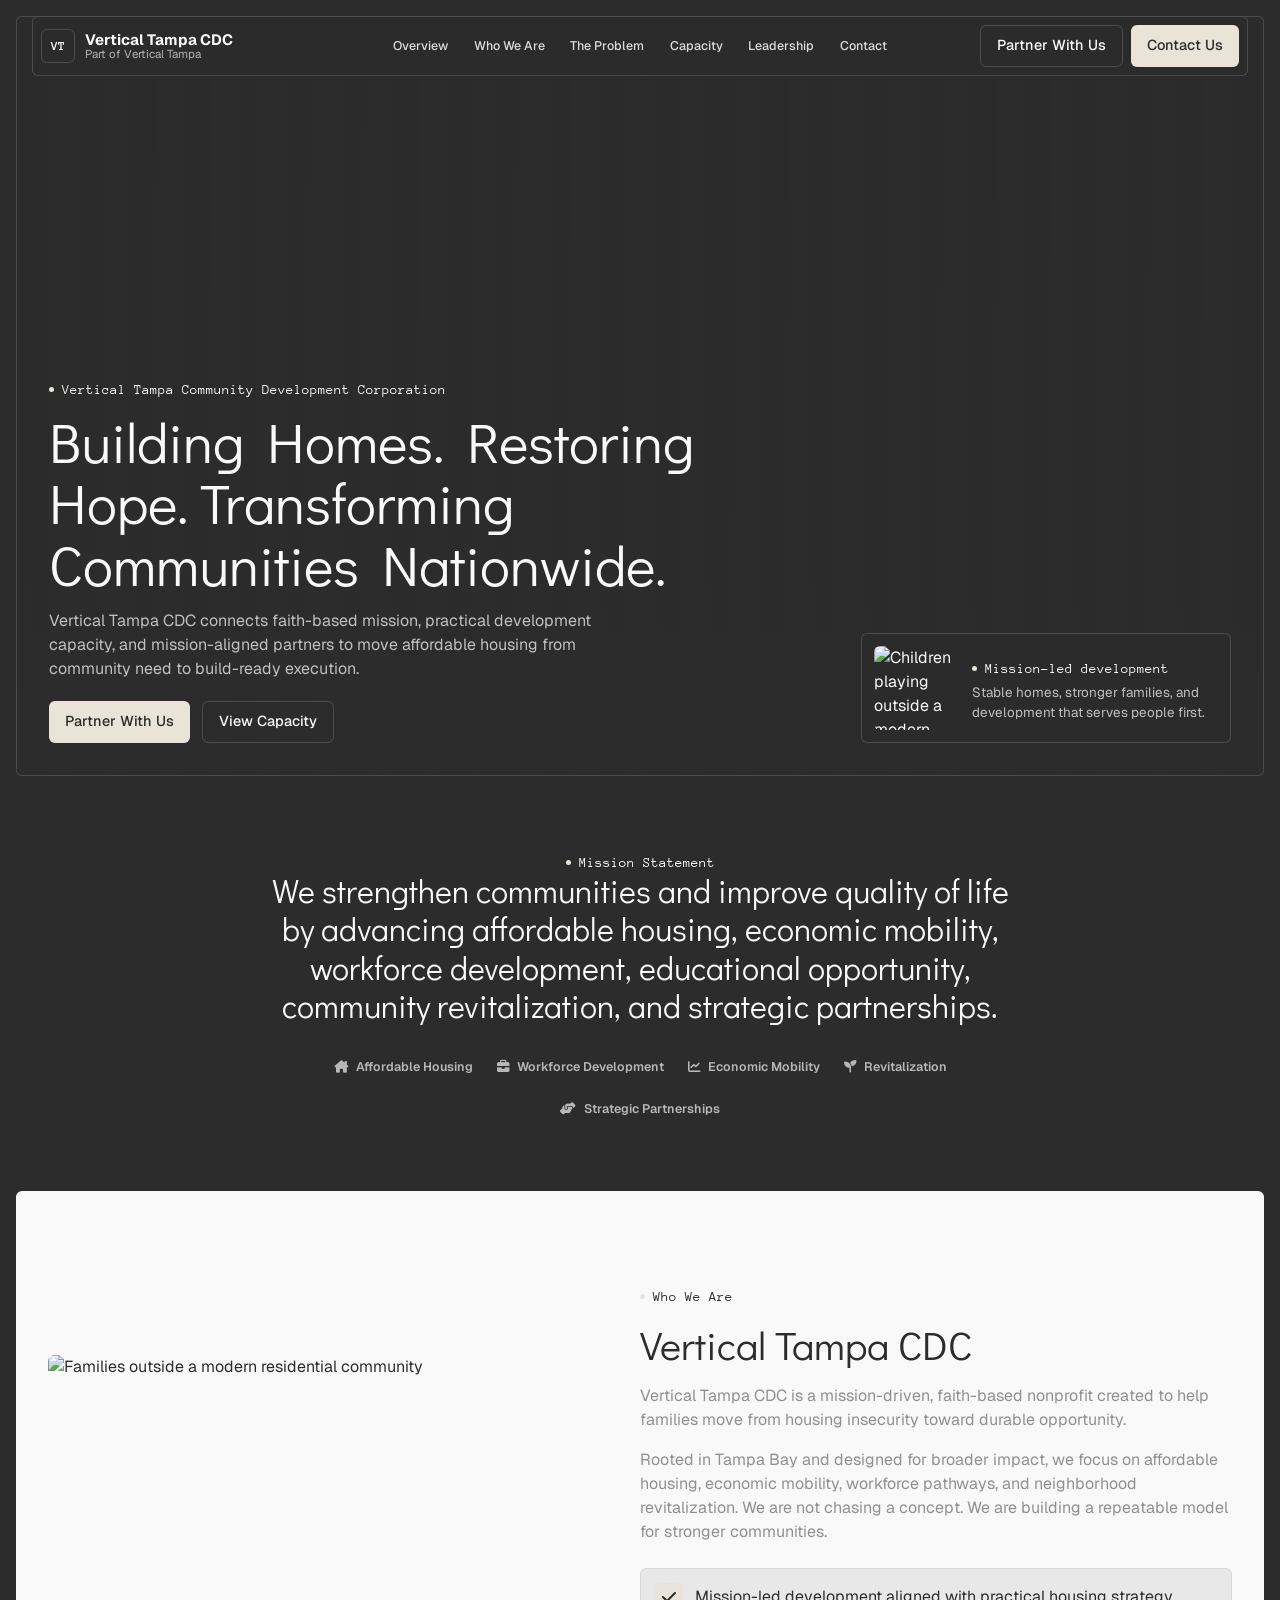
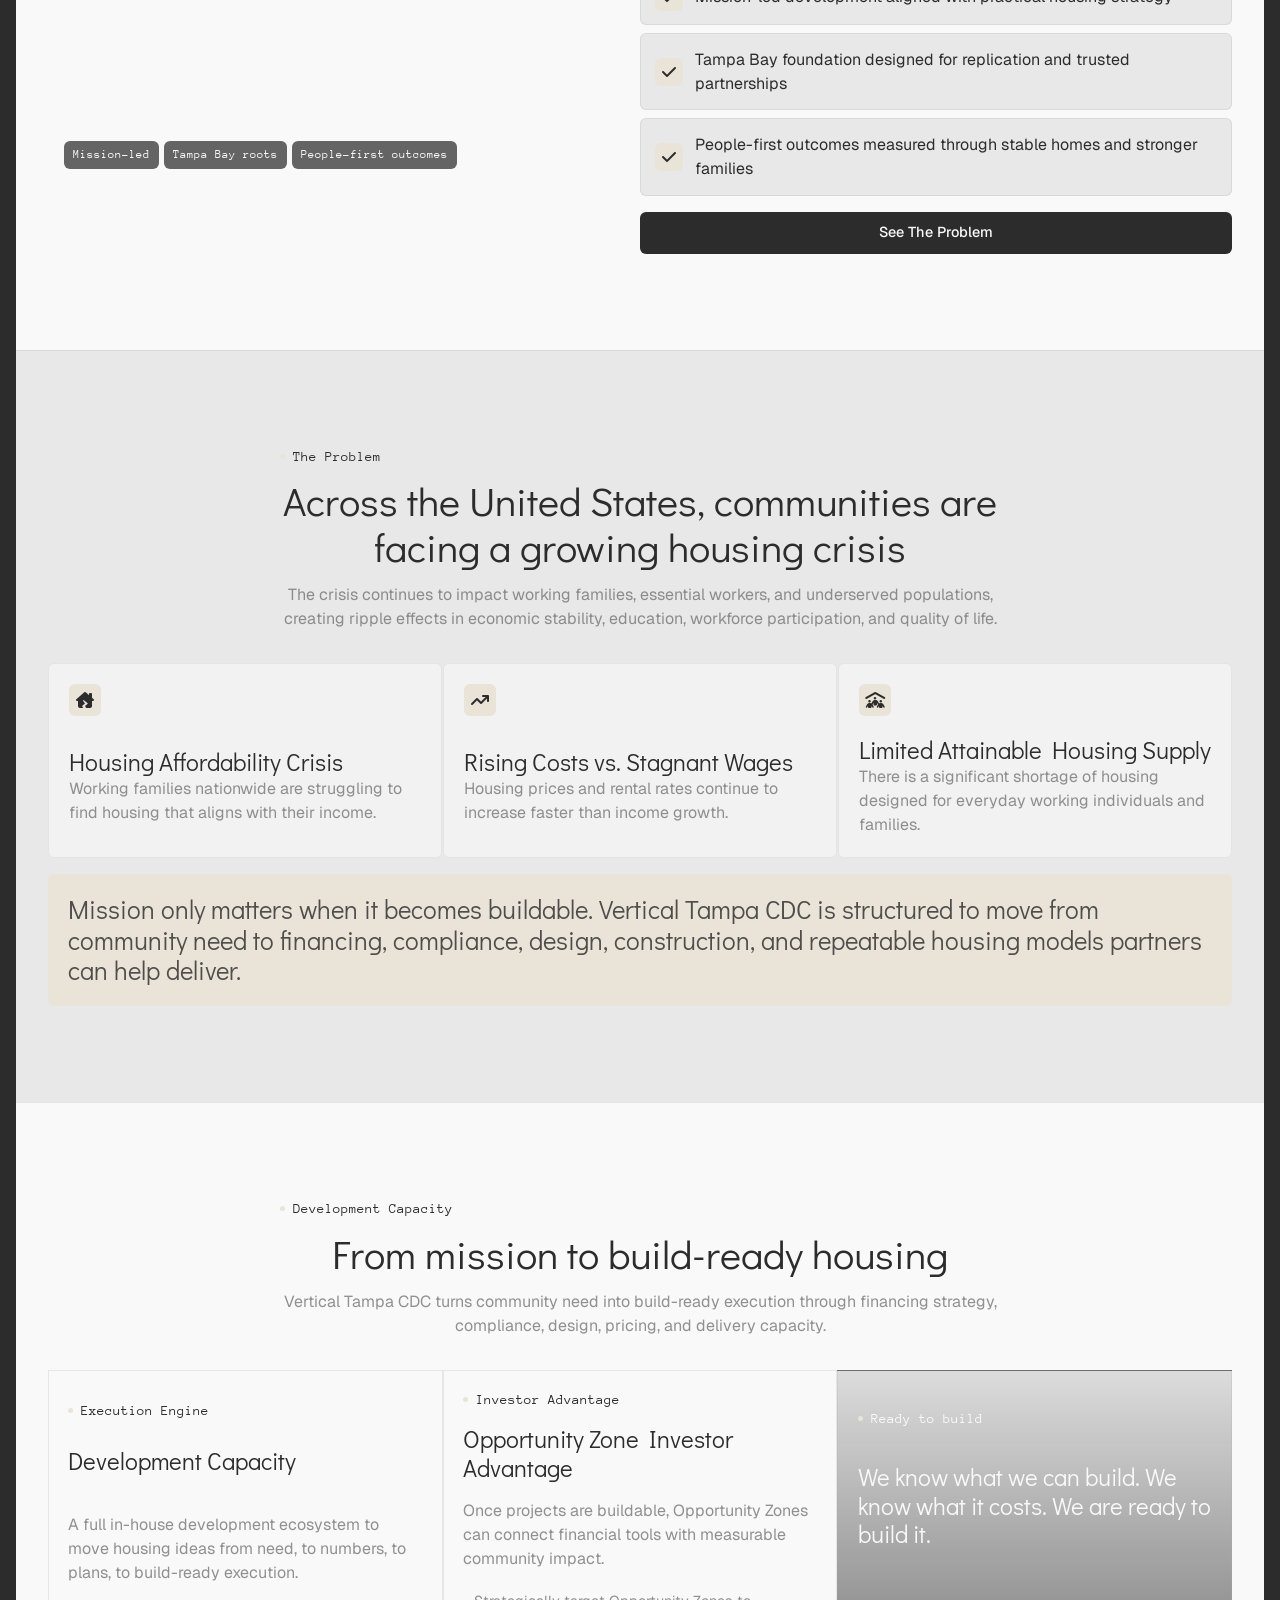
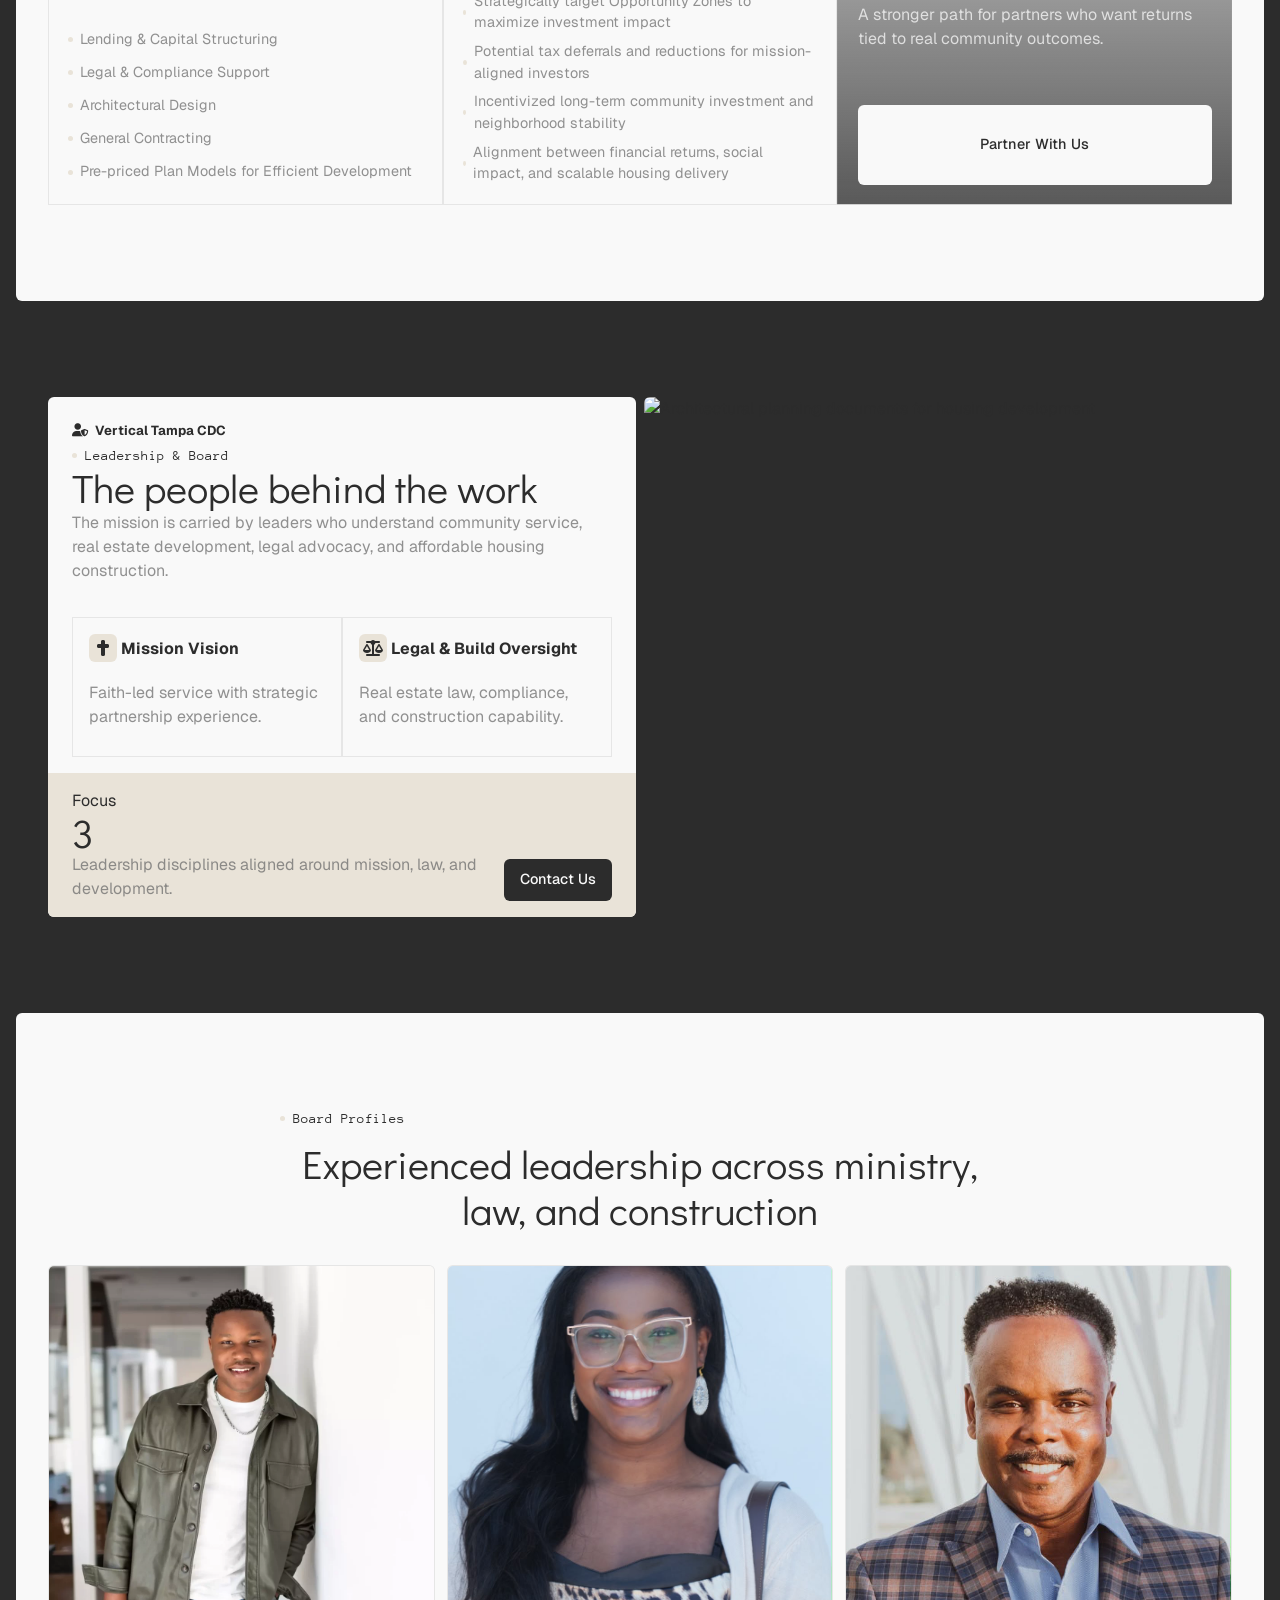
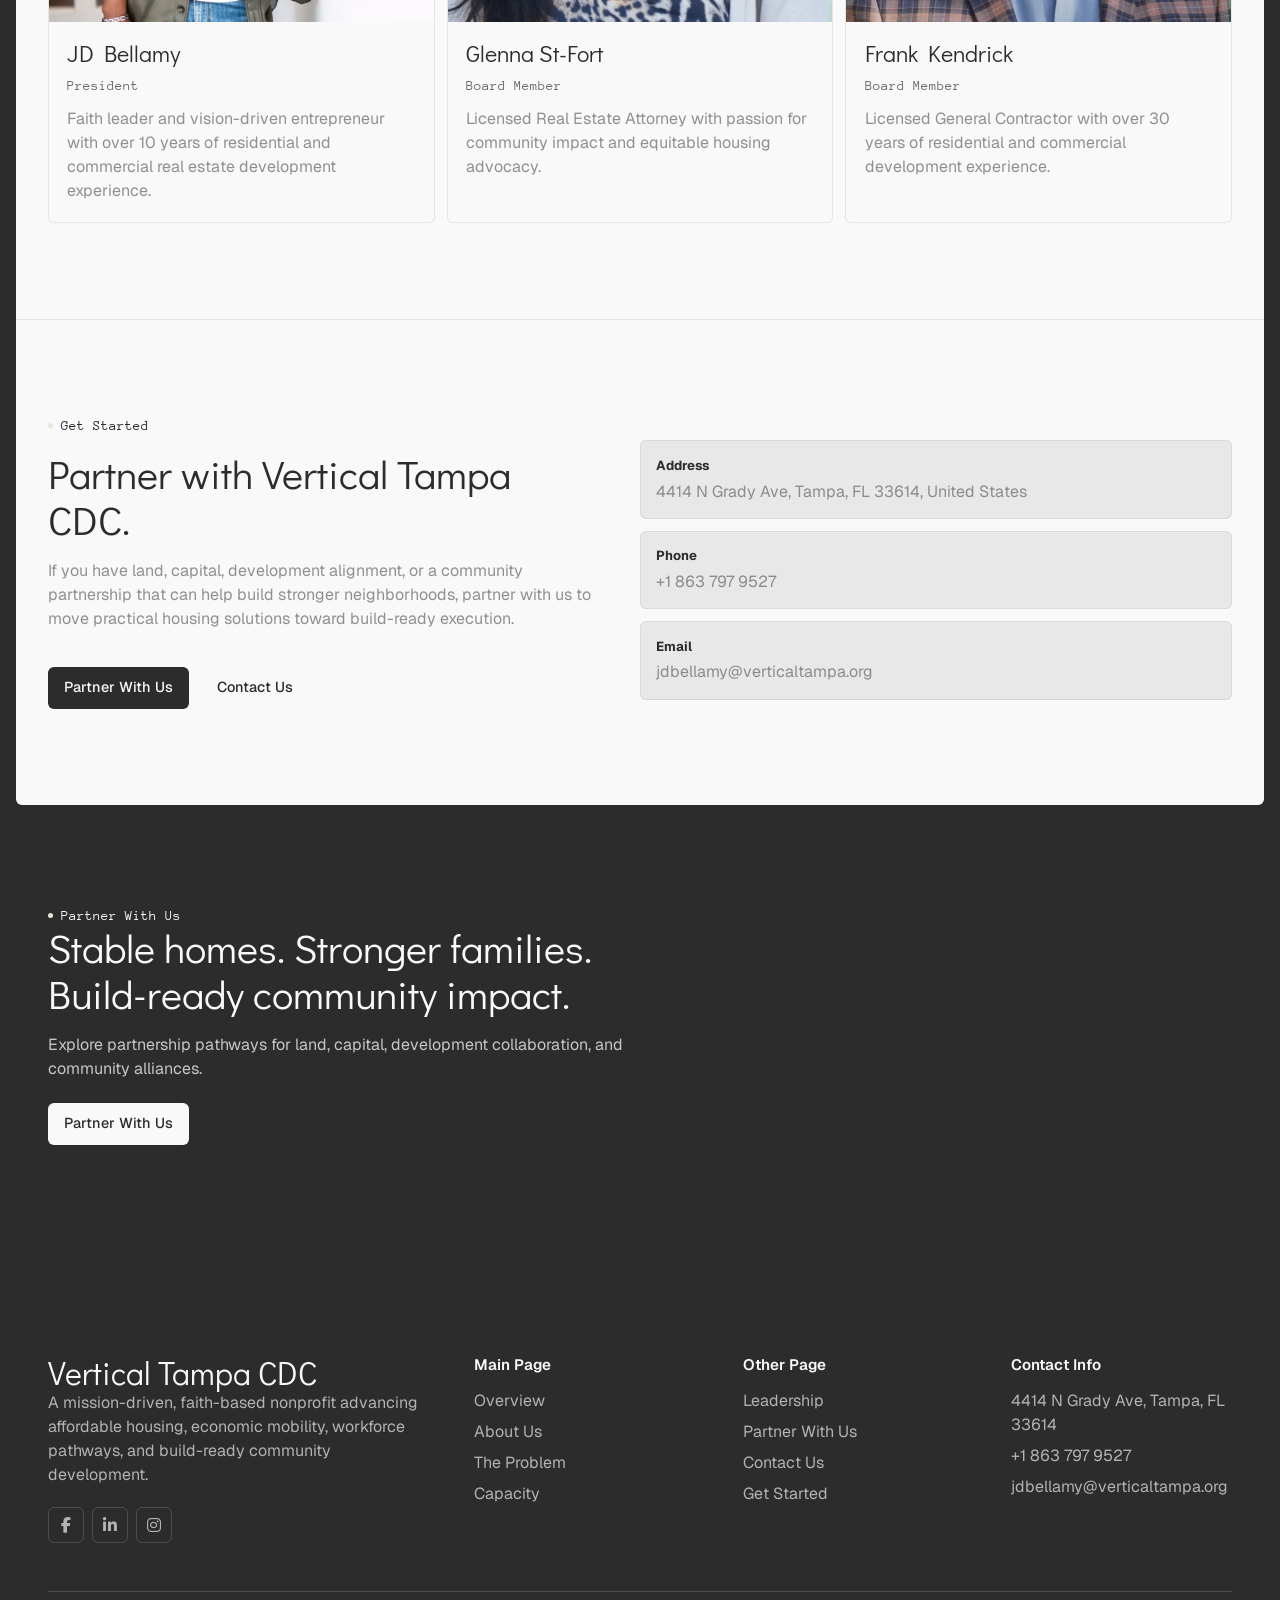
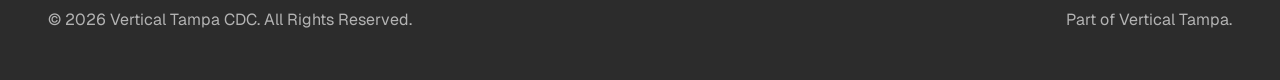
==== hehe.html @ 3a588533 "test" ====
<!doctype html>
<html lang="en">
  <head>
    <meta charset="UTF-8" />
    <meta name="viewport" content="width=device-width, initial-scale=1.0" />
    <title>Vertical Tampa CDC | Building Stronger Communities</title>
    <meta
      name="description"
      content="Vertical Tampa CDC connects faith-based mission, development capacity, and mission-aligned partners to advance affordable housing and stronger communities."
    />

    <link rel="preconnect" href="https://fonts.googleapis.com" />
    <link rel="preconnect" href="https://fonts.gstatic.com" crossorigin />
    <link
      href="https://fonts.googleapis.com/css2?family=Anonymous+Pro:wght@400;700&family=Didact+Gothic&family=Geist:wght@300;400;500;600;700;800&display=swap"
      rel="stylesheet"
    />
    <link
      rel="stylesheet"
      href="https://cdnjs.cloudflare.com/ajax/libs/font-awesome/6.5.2/css/all.min.css"
    />

    <style>
      :root {
        --charcoal: #2c2c2c;
        --medium-gray: #6b6b6b;
        --off-white: #f9f9f9;
        --light-gray: #e8e8e8;
        --warm-beige: #e9e3d8;
        --stone-gray: #a8a8a8;
        --black: var(--charcoal);
        --black-soft: var(--medium-gray);
        --white: var(--off-white);
        --cream: var(--off-white);
        --cream-2: var(--light-gray);
        --muted: rgba(107, 107, 107, 0.74);
        --muted-light: rgba(249, 249, 249, 0.66);
        --line: rgba(168, 168, 168, 0.24);
        --line-light: rgba(249, 249, 249, 0.16);
        --accent: var(--warm-beige);
        --secondary: var(--light-gray);
        --brown: var(--stone-gray);
        --body: "Geist", Arial, sans-serif;
        --heading: "Didact Gothic", Arial, sans-serif;
        --badge: "Anonymous Pro", monospace;
        --radius: 6px;
        --side: 2rem;
        --container: 1200px;
      }

      * {
        box-sizing: border-box;
        margin: 0;
        padding: 0;
      }

      html {
        scroll-behavior: smooth;
        scroll-padding-top: 90px;
      }

      body {
        background: var(--black);
        color: var(--black);
        font-family: var(--body);
        font-size: 1rem;
        font-feature-settings: "dlig" on;
        font-variant-numeric: ordinal;
        letter-spacing: 0;
        line-height: 1.5;
        min-height: 100%;
        overflow-x: hidden;
        -webkit-font-smoothing: antialiased;
      }

      body,
      .page {
        max-width: 100%;
        overflow-x: hidden;
      }

      body.menu-open {
        overflow: hidden;
      }

      img {
        display: block;
        max-width: 100%;
      }

      a {
        color: inherit;
        text-decoration: none;
      }

      button,
      input,
      select,
      textarea {
        font: inherit;
      }

      button,
      a {
        -webkit-tap-highlight-color: transparent;
      }

      ::selection {
        background: var(--accent);
        color: var(--black);
      }

      .skip-link {
        background: var(--accent);
        border-radius: var(--radius);
        color: var(--black);
        font-weight: 700;
        left: 1rem;
        padding: 0.75rem 1rem;
        position: fixed;
        top: -5rem;
        z-index: 1000;
      }

      .skip-link:focus {
        top: 1rem;
      }

      .page {
        background: var(--black);
        margin: 0 auto;
        max-width: 1460px;
        padding: 1rem;
        width: 100%;
      }

      .site-header {
        left: 50%;
        padding: 1rem var(--side) 0;
        position: fixed;
        top: 0;
        transform: translateX(-50%);
        width: min(100%, 1460px);
        z-index: 50;
      }

      .nav-shell {
        align-items: center;
        background: rgba(44, 44, 44, 0.92);
        border: 1px solid var(--line-light);
        border-radius: var(--radius);
        color: var(--white);
        display: grid;
        gap: 1rem;
        grid-template-columns: 1fr auto 1fr;
        min-height: 58px;
        padding: 0.5rem;
        backdrop-filter: blur(16px);
      }

      .brand {
        align-items: center;
        display: inline-flex;
        gap: 0.6rem;
        justify-self: start;
        min-width: 0;
      }

      .brand-mark {
        align-items: center;
        border: 1px solid var(--line-light);
        border-radius: var(--radius);
        display: inline-grid;
        font-family: var(--badge);
        font-size: 0.8rem;
        font-weight: 700;
        height: 34px;
        justify-content: center;
        line-height: 1;
        width: 34px;
      }

      .brand-copy {
        display: grid;
        gap: 0.08rem;
      }

      .brand-title {
        font-size: 0.94rem;
        font-weight: 700;
        line-height: 1;
      }

      .brand-subtitle {
        color: var(--muted-light);
        font-size: 0.72rem;
        line-height: 1.1;
      }

      .site-nav {
        align-items: center;
        display: flex;
        gap: 1.6rem;
        justify-content: center;
      }

      .site-nav a {
        color: rgba(249, 249, 249, 0.86);
        font-size: 0.78rem;
        font-weight: 500;
        line-height: 1;
        transition: color 180ms ease;
      }

      .site-nav a:hover,
      .site-nav a:focus-visible {
        color: var(--accent);
      }

      .nav-actions {
        align-items: center;
        display: flex;
        gap: 0.5rem;
        justify-self: end;
      }

      .button {
        align-items: center;
        border: 0;
        border-radius: var(--radius);
        cursor: pointer;
        display: inline-flex;
        font-size: 0.9rem;
        font-weight: 500;
        gap: 0.55rem;
        justify-content: center;
        line-height: 1.5;
        min-height: 42px;
        padding: 0 1rem;
        transition:
          background-color 180ms ease,
          color 180ms ease,
          transform 180ms ease,
          border-color 180ms ease;
        white-space: nowrap;
      }

      .button:hover,
      .button:focus-visible {
        transform: translateY(-2px);
      }

      .button-primary {
        background: var(--accent);
        color: var(--black);
      }

      .button-primary:hover {
        background: var(--white);
      }

      .button-secondary {
        background: transparent;
        border: 1px solid var(--line-light);
        color: var(--white);
      }

      .button-secondary:hover {
        background: var(--white);
        color: var(--black);
      }

      .button-dark {
        background: var(--black);
        color: var(--white);
      }

      .button-dark:hover {
        background: var(--accent);
        color: var(--black);
      }

      .button-light {
        background: var(--white);
        color: var(--black);
      }

      .button-light:hover {
        background: var(--accent);
      }

      .icon-dot {
        align-items: center;
        background: currentColor;
        border-radius: 50%;
        color: inherit;
        display: inline-flex;
        height: 5px;
        justify-content: center;
        width: 5px;
      }

      .menu-toggle {
        display: none;
      }

      .hero {
        background:
          linear-gradient(90deg, rgba(44, 44, 44, 0.72), rgba(44, 44, 44, 0.18)),
          url("https://images.unsplash.com/photo-1570129477492-45c003edd2be?auto=format&fit=crop&w=1800&q=85")
            center / cover;
        border: 1px solid var(--line-light);
        border-radius: var(--radius);
        color: var(--white);
        display: grid;
        min-height: 760px;
        overflow: hidden;
        padding: 7rem var(--side) 2rem;
        position: relative;
      }

      .hero::after {
        background: linear-gradient(to top, rgba(44, 44, 44, 0.68), rgba(44, 44, 44, 0));
        content: "";
        inset: 0;
        pointer-events: none;
        position: absolute;
      }

      .hero-content {
        align-self: end;
        max-width: 690px;
        position: relative;
        z-index: 1;
      }

      .brand,
      .brand-copy,
      .hero-content,
      .hero-card,
      .intro-inner,
      .section-inner,
      .copy-stack,
      .section-head,
      .case-copy,
      .footer-grid > * {
        min-width: 0;
      }

      .badge {
        align-items: center;
        color: inherit;
        display: inline-flex;
        font-family: var(--badge);
        font-size: 0.85rem;
        gap: 0.5rem;
        line-height: 1.4;
      }

      .badge::before {
        background: var(--accent);
        border-radius: 50%;
        content: "";
        height: 5px;
        width: 5px;
      }

      .badge.dark {
        color: var(--black);
      }

      h1,
      h2,
      h3,
      h4 {
        font-family: var(--heading);
        font-weight: 400;
        letter-spacing: 0;
      }

      h1,
      h2,
      h3,
      h4,
      p,
      a,
      button {
        overflow-wrap: break-word;
      }

      h1 {
        font-size: 3.5rem;
        line-height: 1.1;
        margin-top: 0.7rem;
      }

      h2 {
        font-size: 2.5rem;
        line-height: 1.15;
      }

      h3 {
        font-size: 2rem;
        line-height: 1.2;
      }

      h4 {
        font-size: 1.5rem;
        line-height: 1.3;
      }

      p {
        color: var(--muted);
      }

      .hero p {
        color: rgba(249, 249, 249, 0.72);
        margin-top: 0.85rem;
        max-width: 560px;
      }

      .hero-actions {
        align-items: center;
        display: flex;
        flex-wrap: wrap;
        gap: 0.75rem;
        margin-top: 1.25rem;
      }

      .hero-card {
        align-items: center;
        background: rgba(44, 44, 44, 0.78);
        border: 1px solid var(--line-light);
        border-radius: var(--radius);
        bottom: 2rem;
        display: grid;
        gap: 0.9rem;
        grid-template-columns: 84px 1fr;
        max-width: 370px;
        padding: 0.75rem;
        position: absolute;
        right: var(--side);
        z-index: 1;
        backdrop-filter: blur(14px);
      }

      .hero-card img {
        aspect-ratio: 1;
        border-radius: var(--radius);
        height: 84px;
        object-fit: cover;
        width: 84px;
      }

      .hero-card p {
        color: rgba(249, 249, 249, 0.72);
        font-size: 0.84rem;
        margin: 0.25rem 0 0;
      }

      .intro {
        color: var(--white);
        padding: 4.5rem var(--side);
        text-align: center;
      }

      .intro-inner {
        margin: 0 auto;
        max-width: 760px;
      }

      .intro h2 {
        font-size: 2rem;
        line-height: 1.2;
      }

      .reviews {
        align-items: center;
        display: flex;
        flex-wrap: wrap;
        gap: 0.5rem 0.7rem;
        justify-content: center;
        margin-top: 1.1rem;
      }

      .avatars {
        display: flex;
      }

      .avatars img {
        border: 2px solid var(--black);
        border-radius: 50%;
        height: 28px;
        margin-left: -8px;
        object-fit: cover;
        width: 28px;
      }

      .avatars img:first-child {
        margin-left: 0;
      }

      .stars {
        color: var(--accent);
        display: flex;
        font-size: 0.75rem;
        gap: 0.12rem;
      }

      .reviews span {
        color: rgba(249, 249, 249, 0.75);
        font-size: 0.82rem;
      }

      .logo-strip {
        align-items: center;
        display: flex;
        flex-wrap: wrap;
        gap: 1.5rem;
        justify-content: center;
        margin: 2rem auto 0;
        max-width: 850px;
      }

      .logo-strip span {
        align-items: center;
        color: rgba(249, 249, 249, 0.68);
        display: inline-flex;
        font-size: 0.78rem;
        font-weight: 600;
        gap: 0.5rem;
      }

      .surface {
        background: var(--cream);
        border-radius: var(--radius);
        overflow: hidden;
      }

      .section {
        padding: 6rem var(--side);
      }

      .section + .section {
        border-top: 1px solid var(--line);
      }

      .section-inner {
        margin: 0 auto;
        max-width: var(--container);
      }

      .section-head {
        display: grid;
        gap: 0.8rem;
        margin-bottom: 2rem;
        max-width: 720px;
      }

      .section-head.center {
        margin-left: auto;
        margin-right: auto;
        text-align: center;
      }

      .split {
        align-items: center;
        display: grid;
        gap: 3rem;
        grid-template-columns: 0.92fr 1fr;
      }

      .media-card {
        border-radius: var(--radius);
        min-height: 430px;
        overflow: hidden;
        position: relative;
      }

      .media-card img {
        height: 100%;
        object-fit: cover;
        position: absolute;
        width: 100%;
      }

      .media-tags {
        bottom: 1rem;
        display: flex;
        flex-wrap: wrap;
        gap: 0.35rem;
        left: 1rem;
        position: absolute;
        right: 1rem;
        z-index: 1;
      }

      .tag {
        background: rgba(44, 44, 44, 0.72);
        border-radius: var(--radius);
        color: var(--white);
        font-family: var(--badge);
        font-size: 0.78rem;
        line-height: 1.4;
        padding: 0.35rem 0.55rem;
      }

      .copy-stack {
        display: grid;
        gap: 1rem;
      }

      .check-list {
        display: grid;
        gap: 0.5rem;
        margin-top: 0.5rem;
      }

      .check-item {
        align-items: center;
        background: var(--cream-2);
        border: 1px solid var(--line);
        border-radius: var(--radius);
        display: flex;
        gap: 0.75rem;
        padding: 0.85rem;
      }

      .check-item i {
        align-items: center;
        background: var(--accent);
        border-radius: var(--radius);
        color: var(--black);
        display: inline-grid;
        flex: 0 0 auto;
        height: 28px;
        justify-content: center;
        width: 28px;
      }

      .metrics-band {
        background: var(--secondary);
      }

      .metrics-grid {
        display: grid;
        gap: 1px;
        grid-template-columns: repeat(3, 1fr);
      }

      .metric-card {
        background: rgba(249, 249, 249, 0.62);
        border: 1px solid rgba(168, 168, 168, 0.18);
        border-radius: var(--radius);
        display: grid;
        gap: 1.1rem;
        min-height: 170px;
        padding: 1.25rem;
      }

      .metric-card i {
        align-items: center;
        background: var(--accent);
        border-radius: var(--radius);
        display: inline-grid;
        height: 32px;
        justify-content: center;
        width: 32px;
      }

      .metric-number {
        display: block;
        font-family: var(--heading);
        font-size: 2rem;
        line-height: 1;
      }

      .service-grid {
        display: grid;
        grid-template-columns: repeat(4, 1fr);
      }

      .service-card {
        background: var(--white);
        border: 1px solid var(--line);
        display: grid;
        gap: 1rem;
        min-height: 330px;
        padding: 1.2rem;
      }

      .service-card h3 {
        font-size: 1.5rem;
      }

      .service-card ul {
        color: var(--muted);
        display: grid;
        font-size: 0.9rem;
        gap: 0.45rem;
        list-style: none;
        margin-top: 0.25rem;
      }

      .service-card li {
        align-items: center;
        display: flex;
        gap: 0.45rem;
      }

      .service-card li::before {
        background: var(--accent);
        border-radius: 50%;
        content: "";
        height: 5px;
        width: 5px;
      }

      .service-image {
        background:
          linear-gradient(to top, rgba(44, 44, 44, 0.78), rgba(44, 44, 44, 0.14)),
          url("https://images.unsplash.com/photo-1521791136064-7986c2920216?auto=format&fit=crop&w=900&q=85")
            center / cover;
        color: var(--white);
      }

      .service-image p {
        color: rgba(249, 249, 249, 0.76);
      }

      .problem-grid {
        grid-template-columns: repeat(3, 1fr);
      }

      .capacity-grid {
        grid-template-columns: repeat(3, 1fr);
      }

      .capacity-grid .service-card {
        min-height: 420px;
      }

      .section-note {
        background: var(--accent);
        border-radius: var(--radius);
        color: var(--black);
        margin-top: 1rem;
        padding: 1.25rem;
      }

      .section-note p {
        color: rgba(44, 44, 44, 0.82);
        font-family: var(--heading);
        font-size: clamp(1.25rem, 2vw, 1.7rem);
        line-height: 1.2;
      }

      .leader-grid {
        display: grid;
        gap: 0.75rem;
        grid-template-columns: repeat(3, 1fr);
      }

      .leader-card {
        background: var(--white);
        border: 1px solid var(--line);
        border-radius: var(--radius);
        overflow: hidden;
      }

      .leader-card img {
        aspect-ratio: 1.08 / 1;
        object-fit: cover;
        width: 100%;
      }

      .leader-body {
        display: grid;
        gap: 0.65rem;
        padding: 1.15rem;
      }

      .leader-body strong {
        font-family: var(--heading);
        font-size: 1.45rem;
        font-weight: 400;
        line-height: 1.1;
      }

      .leader-role {
        color: var(--medium-gray);
        font-family: var(--badge);
        font-size: 0.85rem;
      }

      .contact-list {
        display: grid;
        gap: 0.75rem;
        margin-top: 1rem;
      }

      .contact-line {
        background: var(--cream-2);
        border: 1px solid var(--line);
        border-radius: var(--radius);
        padding: 0.9rem;
      }

      .contact-line strong {
        display: block;
        font-size: 0.82rem;
        margin-bottom: 0.25rem;
      }

      .case-band {
        background: var(--black);
        padding: 6rem var(--side);
      }

      .case-grid {
        display: grid;
        gap: 0.5rem;
        grid-template-columns: 1fr 1fr;
        margin: 0 auto;
        max-width: var(--container);
      }

      .case-copy,
      .case-photo {
        border-radius: var(--radius);
        min-height: 520px;
        overflow: hidden;
      }

      .case-copy {
        background: var(--cream);
        display: grid;
        grid-template-rows: auto 1fr auto;
        padding: 1.5rem;
      }

      .case-copy .brand-small {
        align-items: center;
        display: inline-flex;
        font-size: 0.82rem;
        font-weight: 700;
        gap: 0.45rem;
      }

      .case-items {
        align-self: end;
        display: grid;
        grid-template-columns: repeat(2, 1fr);
        margin-top: 2rem;
      }

      .case-item {
        background: var(--white);
        border: 1px solid var(--line);
        min-height: 140px;
        padding: 1rem;
      }

      .case-item i {
        align-items: center;
        background: var(--accent);
        border-radius: var(--radius);
        display: inline-grid;
        height: 28px;
        justify-content: center;
        margin-bottom: 1.2rem;
        width: 28px;
      }

      .result-strip {
        align-items: end;
        background: var(--accent);
        display: flex;
        gap: 1rem;
        justify-content: space-between;
        margin: 1rem -1.5rem -1.5rem;
        padding: 1rem 1.5rem;
      }

      .result-strip strong {
        display: block;
        font-family: var(--heading);
        font-size: 2.5rem;
        font-weight: 400;
        line-height: 1;
      }

      .case-photo {
        position: relative;
      }

      .case-photo img {
        height: 100%;
        object-fit: cover;
        width: 100%;
      }

      .insights-grid {
        display: grid;
        gap: 0.75rem;
        grid-template-columns: repeat(3, 1fr);
      }

      .insight-card {
        background: var(--white);
        border: 1px solid var(--line);
        border-radius: var(--radius);
        display: grid;
        gap: 2rem;
        min-height: 260px;
        padding: 1.25rem;
      }

      .insight-card.featured {
        background: var(--accent);
      }

      .insight-card.image {
        background:
          linear-gradient(to top, rgba(44, 44, 44, 0.78), rgba(44, 44, 44, 0.1)),
          url("https://images.unsplash.com/photo-1486406146926-c627a92ad1ab?auto=format&fit=crop&w=900&q=85")
            center / cover;
        color: var(--white);
      }

      .insight-card.image p {
        color: rgba(249, 249, 249, 0.72);
      }

      .faq-grid {
        display: grid;
        gap: 2rem;
        grid-template-columns: 0.72fr 1fr;
      }

      .faq-list {
        display: grid;
        gap: 0.6rem;
      }

      .faq-card {
        background: var(--white);
        border: 1px solid var(--line);
        border-radius: var(--radius);
        overflow: hidden;
      }

      .faq-question {
        align-items: center;
        background: transparent;
        border: 0;
        color: var(--black);
        cursor: pointer;
        display: flex;
        font-weight: 600;
        gap: 1rem;
        justify-content: space-between;
        padding: 1rem;
        text-align: left;
        width: 100%;
      }

      .faq-answer {
        color: var(--muted);
        display: none;
        padding: 0 1rem 1rem;
      }

      .faq-card.is-open .faq-answer {
        display: block;
      }

      .contact-form {
        background: var(--white);
        border: 1px solid var(--line);
        border-radius: var(--radius);
        display: grid;
        gap: 0.75rem;
        padding: 1rem;
      }

      .form-row {
        display: grid;
        gap: 0.75rem;
        grid-template-columns: repeat(2, 1fr);
      }

      input,
      select,
      textarea {
        background: var(--cream);
        border: 1px solid transparent;
        border-radius: var(--radius);
        color: var(--black);
        min-height: 52px;
        padding: 0.9rem 1rem;
        width: 100%;
      }

      textarea {
        min-height: 140px;
        resize: vertical;
      }

      input:focus,
      select:focus,
      textarea:focus {
        border-color: var(--accent);
        outline: 0;
      }

      .cta {
        background:
          linear-gradient(90deg, rgba(44, 44, 44, 0.76), rgba(44, 44, 44, 0.2)),
          url("https://images.unsplash.com/photo-1560518883-ce09059eeffa?auto=format&fit=crop&w=1600&q=85")
            center / cover;
        border-radius: var(--radius);
        color: var(--white);
        margin-top: 1rem;
        min-height: 470px;
        padding: 5rem var(--side);
      }

      .cta-inner {
        max-width: 620px;
      }

      .cta p {
        color: rgba(249, 249, 249, 0.76);
        margin: 1rem 0 1.4rem;
      }

      .footer {
        color: var(--white);
        padding: 4rem var(--side) 2rem;
      }

      .footer-grid {
        display: grid;
        gap: 3rem;
        grid-template-columns: 1.2fr repeat(3, 0.7fr);
        margin: 0 auto;
        max-width: var(--container);
      }

      .footer h2 {
        font-size: 2rem;
      }

      .footer p,
      .footer a,
      .footer li {
        color: rgba(249, 249, 249, 0.66);
      }

      .footer ul {
        display: grid;
        gap: 0.45rem;
        list-style: none;
        margin-top: 0.9rem;
      }

      .footer h4 {
        font-family: var(--body);
        font-size: 0.95rem;
        font-weight: 600;
      }

      .socials {
        display: flex;
        gap: 0.5rem;
        margin-top: 1.2rem;
      }

      .socials a {
        align-items: center;
        border: 1px solid var(--line-light);
        border-radius: var(--radius);
        display: inline-grid;
        height: 36px;
        justify-content: center;
        width: 36px;
      }

      .footer-bottom {
        border-top: 1px solid var(--line-light);
        display: flex;
        gap: 1rem;
        justify-content: space-between;
        margin: 3rem auto 0;
        max-width: var(--container);
        padding-top: 1rem;
      }

      .reveal {
        opacity: 0;
        transform: translateY(22px);
        transition:
          opacity 600ms ease,
          transform 600ms ease;
      }

      .reveal.is-visible {
        opacity: 1;
        transform: translateY(0);
      }

      @media (max-width: 1080px) {
        :root {
          --side: 1.25rem;
        }

        .nav-shell {
          grid-template-columns: 1fr auto;
        }

        .site-nav {
          background: rgba(44, 44, 44, 0.98);
          border: 1px solid var(--line-light);
          border-radius: var(--radius);
          display: none;
          flex-direction: column;
          grid-column: 1 / -1;
          padding: 1rem;
        }

        .site-nav.is-open {
          display: flex;
        }

        .nav-actions {
          display: none;
        }

        .menu-toggle {
          display: inline-flex;
        }

        .hero-card {
          bottom: 1rem;
          left: var(--side);
          right: var(--side);
        }

        .hero-content {
          padding-bottom: 8.5rem;
        }

        .split,
        .case-grid,
        .faq-grid {
          grid-template-columns: 1fr;
        }

        .metrics-grid,
        .service-grid,
        .capacity-grid,
        .leader-grid,
        .insights-grid {
          grid-template-columns: repeat(2, 1fr);
        }

        .footer-grid {
          grid-template-columns: 1fr 1fr;
        }
      }

      @media (max-width: 760px) {
        .page {
          padding: 0.5rem;
        }

        .site-header {
          padding: 0.5rem 0.5rem 0;
        }

        .brand-subtitle {
          display: none;
        }

        .brand-title {
          display: block;
          max-width: 190px;
          overflow: hidden;
          text-overflow: ellipsis;
          white-space: nowrap;
        }

        h1 {
          font-size: 2.8rem;
        }

        h2 {
          font-size: 1.875rem;
        }

        h3 {
          font-size: 1.5rem;
        }

        .hero {
          display: flex;
          flex-direction: column;
          justify-content: flex-end;
          min-height: 720px;
          padding-top: 6rem;
        }

        .hero-content {
          max-width: 100%;
          padding-bottom: 0;
          width: 100%;
        }

        .hero-content,
        .intro-inner,
        .section-inner,
        .cta-inner,
        .footer-grid,
        .footer-bottom {
          margin-left: auto;
          margin-right: auto;
          max-width: calc(100vw - 3rem);
          width: calc(100vw - 3rem);
        }

        .hero-actions {
          align-items: stretch;
          flex-direction: column;
          max-width: calc(100vw - 3rem);
          width: 100%;
        }

        .hero-actions .button {
          white-space: normal;
          width: 100%;
        }

        .hero-card {
          bottom: auto;
          grid-template-columns: 72px minmax(0, 1fr);
          left: auto;
          margin-top: 1rem;
          max-width: 100%;
          position: relative;
          right: auto;
          width: calc(100vw - 3rem);
        }

        .hero-card img {
          height: 72px;
          width: 72px;
        }

        .intro,
        .section,
        .case-band,
        .cta,
        .footer {
          padding-left: 1rem;
          padding-right: 1rem;
        }

        .section,
        .case-band {
          padding-bottom: 4.5rem;
          padding-top: 4.5rem;
        }

        .metrics-grid,
        .service-grid,
        .capacity-grid,
        .leader-grid,
        .insights-grid,
        .form-row,
        .case-items,
        .footer-grid {
          grid-template-columns: 1fr;
        }

        .media-card,
        .case-copy,
        .case-photo {
          min-height: 360px;
        }

        .footer-bottom {
          flex-direction: column;
        }
      }

      @media (prefers-reduced-motion: reduce) {
        html {
          scroll-behavior: auto;
        }

        *,
        *::before,
        *::after {
          animation-duration: 0.01ms !important;
          animation-iteration-count: 1 !important;
          scroll-behavior: auto !important;
          transition-duration: 0.01ms !important;
        }
      }
    </style>
  </head>

  <body>
    <a class="skip-link" href="#main">Skip to content</a>

    <div class="page">
      <header class="site-header">
        <div class="nav-shell">
          <a class="brand" href="#top" aria-label="Vertical Tampa CDC Home">
            <span class="brand-mark">VT</span>
            <span class="brand-copy">
              <span class="brand-title">Vertical Tampa CDC</span>
              <span class="brand-subtitle">Part of Vertical Tampa</span>
            </span>
          </a>

          <nav class="site-nav" id="site-nav" aria-label="Main Navigation" data-menu>
            <a href="#top">Overview</a>
            <a href="#about">Who We Are</a>
            <a href="#problem">The Problem</a>
            <a href="#capacity">Capacity</a>
            <a href="#leadership">Leadership</a>
            <a href="#contact">Contact</a>
          </nav>

          <div class="nav-actions">
            <a class="button button-secondary" href="partner-with-us.html">Partner With Us</a>
            <a class="button button-primary" href="contact.html">Contact Us</a>
          </div>

          <button
            class="button button-secondary menu-toggle"
            type="button"
            aria-expanded="false"
            aria-controls="site-nav"
            data-menu-toggle
          >
            <i class="fa-solid fa-bars"></i>
            Menu
          </button>
        </div>
      </header>

      <main id="main">
        <section class="hero" id="top">
          <div class="hero-content reveal">
            <span class="badge">Vertical Tampa Community Development Corporation</span>
            <h1>Building Homes. Restoring Hope. Transforming Communities Nationwide.</h1>
            <p>
              Vertical Tampa CDC connects faith-based mission, practical development capacity,
              and mission-aligned partners to move affordable housing from community need to
              build-ready execution.
            </p>
            <div class="hero-actions">
              <a class="button button-primary" href="partner-with-us.html">Partner With Us</a>
              <a class="button button-secondary" href="#capacity">View Capacity</a>
            </div>
          </div>

          <div class="hero-card reveal">
            <img
              src="https://images.unsplash.com/photo-1758957851828-5179f0e06985?auto=format&fit=crop&w=300&q=85"
              alt="Children playing outside a modern residential community"
            />
            <div>
              <span class="badge">Mission-led development</span>
              <p>
                Stable homes, stronger families, and development that serves people first.
              </p>
            </div>
          </div>
        </section>

        <section class="intro reveal" id="about">
          <div class="intro-inner">
            <span class="badge">Mission Statement</span>
            <h2>
              We strengthen communities and improve quality of life by advancing affordable
              housing, economic mobility, workforce development, educational opportunity,
              community revitalization, and strategic partnerships.
            </h2>
            <div class="logo-strip">
              <span><i class="fa-solid fa-house-chimney"></i> Affordable Housing</span>
              <span><i class="fa-solid fa-briefcase"></i> Workforce Development</span>
              <span><i class="fa-solid fa-chart-line"></i> Economic Mobility</span>
              <span><i class="fa-solid fa-seedling"></i> Revitalization</span>
              <span><i class="fa-solid fa-handshake-angle"></i> Strategic Partnerships</span>
            </div>
          </div>
        </section>

        <div class="surface">
          <section class="section reveal">
            <div class="section-inner split">
              <div class="media-card">
                <img
                  src="https://images.unsplash.com/photo-1758957851828-5179f0e06985?auto=format&fit=crop&w=1000&q=85"
                  alt="Families outside a modern residential community"
                />
                <div class="media-tags">
                  <span class="tag">Mission-led</span>
                  <span class="tag">Tampa Bay roots</span>
                  <span class="tag">People-first outcomes</span>
                </div>
              </div>

              <div class="copy-stack">
                <span class="badge dark">Who We Are</span>
                <h2>Vertical Tampa CDC</h2>
                <p>
                  Vertical Tampa CDC is a mission-driven, faith-based nonprofit created to help
                  families move from housing insecurity toward durable opportunity.
                </p>
                <p>
                  Rooted in Tampa Bay and designed for broader impact, we focus on affordable
                  housing, economic mobility, workforce pathways, and neighborhood
                  revitalization. We are not chasing a concept. We are building a repeatable
                  model for stronger communities.
                </p>
                <div class="check-list">
                  <div class="check-item">
                    <i class="fa-solid fa-check"></i>
                    Mission-led development aligned with practical housing strategy
                  </div>
                  <div class="check-item">
                    <i class="fa-solid fa-check"></i>
                    Tampa Bay foundation designed for replication and trusted partnerships
                  </div>
                  <div class="check-item">
                    <i class="fa-solid fa-check"></i>
                    People-first outcomes measured through stable homes and stronger families
                  </div>
                </div>
                <a class="button button-dark" href="#problem">See The Problem</a>
              </div>
            </div>
          </section>

          <section class="section metrics-band reveal" id="problem">
            <div class="section-inner">
              <div class="section-head center">
                <span class="badge dark">The Problem</span>
                <h2>Across the United States, communities are facing a growing housing crisis</h2>
                <p>
                  The crisis continues to impact working families, essential workers, and
                  underserved populations, creating ripple effects in economic stability,
                  education, workforce participation, and quality of life.
                </p>
              </div>
              <div class="metrics-grid">
                <article class="metric-card">
                  <i class="fa-solid fa-house-chimney-crack"></i>
                  <div>
                    <h4>Housing Affordability Crisis</h4>
                    <p>Working families nationwide are struggling to find housing that aligns with their income.</p>
                  </div>
                </article>
                <article class="metric-card">
                  <i class="fa-solid fa-arrow-trend-up"></i>
                  <div>
                    <h4>Rising Costs vs. Stagnant Wages</h4>
                    <p>Housing prices and rental rates continue to increase faster than income growth.</p>
                  </div>
                </article>
                <article class="metric-card">
                  <i class="fa-solid fa-people-roof"></i>
                  <div>
                    <h4>Limited Attainable Housing Supply</h4>
                    <p>There is a significant shortage of housing designed for everyday working individuals and families.</p>
                  </div>
                </article>
              </div>
              <div class="section-note">
                <p>
                  Mission only matters when it becomes buildable. Vertical Tampa CDC is structured
                  to move from community need to financing, compliance, design, construction, and
                  repeatable housing models partners can help deliver.
                </p>
              </div>
            </div>
          </section>

          <section class="section reveal" id="capacity">
            <div class="section-inner">
              <div class="section-head center">
                <span class="badge dark">Development Capacity</span>
                <h2>From mission to build-ready housing</h2>
                <p>
                  Vertical Tampa CDC turns community need into build-ready execution through
                  financing strategy, compliance, design, pricing, and delivery capacity.
                </p>
              </div>

              <div class="service-grid capacity-grid">
                <article class="service-card">
                  <span class="badge dark">Execution Engine</span>
                  <h3>Development Capacity</h3>
                  <p>
                    A full in-house development ecosystem to move housing ideas from need,
                    to numbers, to plans, to build-ready execution.
                  </p>
                  <ul>
                    <li>Lending &amp; Capital Structuring</li>
                    <li>Legal &amp; Compliance Support</li>
                    <li>Architectural Design</li>
                    <li>General Contracting</li>
                    <li>Pre-priced Plan Models for Efficient Development</li>
                  </ul>
                </article>

                <article class="service-card">
                  <span class="badge dark">Investor Advantage</span>
                  <h3>Opportunity Zone Investor Advantage</h3>
                  <p>
                    Once projects are buildable, Opportunity Zones can connect financial tools
                    with measurable community impact.
                  </p>
                  <ul>
                    <li>Strategically target Opportunity Zones to maximize investment impact</li>
                    <li>Potential tax deferrals and reductions for mission-aligned investors</li>
                    <li>Incentivized long-term community investment and neighborhood stability</li>
                    <li>Alignment between financial returns, social impact, and scalable housing delivery</li>
                  </ul>
                </article>

                <article class="service-card service-image">
                  <span class="badge">Ready to build</span>
                  <h3>We know what we can build. We know what it costs. We are ready to build it.</h3>
                  <p>
                    A stronger path for partners who want returns tied to real community outcomes.
                  </p>
                  <a class="button button-light" href="partner-with-us.html">Partner With Us</a>
                </article>
              </div>
            </div>
          </section>
        </div>

        <section class="case-band reveal" id="leadership">
          <div class="case-grid">
            <article class="case-copy">
              <div class="brand-small">
                <i class="fa-solid fa-user-shield"></i>
                Vertical Tampa CDC
              </div>
              <div>
                <span class="badge dark">Leadership & Board</span>
                <h2>The people behind the work</h2>
                <p>
                  The mission is carried by leaders who understand community service, real
                  estate development, legal advocacy, and affordable housing construction.
                </p>
              </div>
              <div>
                <div class="case-items">
                  <div class="case-item">
                    <i class="fa-solid fa-cross"></i>
                    <strong>Mission Vision</strong>
                    <p>Faith-led service with strategic partnership experience.</p>
                  </div>
                  <div class="case-item">
                    <i class="fa-solid fa-scale-balanced"></i>
                    <strong>Legal & Build Oversight</strong>
                    <p>Real estate law, compliance, and construction capability.</p>
                  </div>
                </div>
                <div class="result-strip">
                  <div>
                    <span>Focus</span>
                    <strong>3</strong>
                    <p>Leadership disciplines aligned around mission, law, and development.</p>
                  </div>
                  <a class="button button-dark" href="#contact">Contact Us</a>
                </div>
              </div>
            </article>

            <div class="case-photo">
              <img
                src="https://images.unsplash.com/photo-1503387762-592deb58ef4e?auto=format&fit=crop&w=1100&q=85"
                alt="Architectural planning documents for housing development"
              />
            </div>
          </div>
        </section>

        <div class="surface">
          <section class="section reveal">
            <div class="section-inner">
              <div class="section-head center">
                <span class="badge dark">Board Profiles</span>
                <h2>Experienced leadership across ministry, law, and construction</h2>
              </div>
              <div class="leader-grid">
                <article class="leader-card">
                  <img src="images/vertical-tampa/jd-bellamy.webp" alt="JD Bellamy" />
                  <div class="leader-body">
                    <strong>JD Bellamy</strong>
                    <span class="leader-role">President</span>
                    <p>
                      Faith leader and vision-driven entrepreneur with over 10 years of
                      residential and commercial real estate development experience.
                    </p>
                  </div>
                </article>
                <article class="leader-card">
                  <img src="GIllen.png" alt="Glenna St-Fort" />
                  <div class="leader-body">
                    <strong>Glenna St-Fort</strong>
                    <span class="leader-role">Board Member</span>
                    <p>
                      Licensed Real Estate Attorney with passion for community impact and
                      equitable housing advocacy.
                    </p>
                  </div>
                </article>
                <article class="leader-card">
                  <img src="frank.png" alt="Frank Kendrick" />
                  <div class="leader-body">
                    <strong>Frank Kendrick</strong>
                    <span class="leader-role">Board Member</span>
                    <p>
                      Licensed General Contractor with over 30 years of residential and
                      commercial development experience.
                    </p>
                  </div>
                </article>
              </div>
            </div>
          </section>

          <section class="section reveal" id="contact">
            <div class="section-inner split">
              <div class="copy-stack">
                <span class="badge dark">Get Started</span>
                <h2>Partner with Vertical Tampa CDC.</h2>
                <p>
                  If you have land, capital, development alignment, or a community partnership
                  that can help build stronger neighborhoods, partner with us to move practical
                  housing solutions toward build-ready execution.
                </p>
                <div class="hero-actions">
                  <a class="button button-dark" href="partner-with-us.html">Partner With Us</a>
                  <a class="button button-light" href="contact.html">Contact Us</a>
                </div>
              </div>
              <div class="contact-list">
                <div class="contact-line">
                  <strong>Address</strong>
                  <p>4414 N Grady Ave, Tampa, FL 33614, United States</p>
                </div>
                <div class="contact-line">
                  <strong>Phone</strong>
                  <p><a href="tel:+18637979527">+1 863 797 9527</a></p>
                </div>
                <div class="contact-line">
                  <strong>Email</strong>
                  <p><a href="mailto:jdbellamy@verticaltampa.org">jdbellamy@verticaltampa.org</a></p>
                </div>
              </div>
            </div>
          </section>
        </div>

        <section class="cta reveal">
          <div class="cta-inner">
            <span class="badge">Partner With Us</span>
            <h2>Stable homes. Stronger families. Build-ready community impact.</h2>
            <p>
              Explore partnership pathways for land, capital, development collaboration,
              and community alliances.
            </p>
            <a class="button button-light" href="partner-with-us.html">Partner With Us</a>
          </div>
        </section>
      </main>

      <footer class="footer">
        <div class="footer-grid">
          <div>
            <h2>Vertical Tampa CDC</h2>
            <p>
              A mission-driven, faith-based nonprofit advancing affordable housing,
              economic mobility, workforce pathways, and build-ready community development.
            </p>
            <div class="socials" aria-label="Social links">
              <a href="#" aria-label="Facebook"><i class="fa-brands fa-facebook-f"></i></a>
              <a href="#" aria-label="LinkedIn"><i class="fa-brands fa-linkedin-in"></i></a>
              <a href="#" aria-label="Instagram"><i class="fa-brands fa-instagram"></i></a>
            </div>
          </div>

          <div>
            <h4>Main Page</h4>
            <ul>
              <li><a href="#top">Overview</a></li>
              <li><a href="#about">About Us</a></li>
              <li><a href="#problem">The Problem</a></li>
              <li><a href="#capacity">Capacity</a></li>
            </ul>
          </div>

          <div>
            <h4>Other Page</h4>
            <ul>
              <li><a href="#leadership">Leadership</a></li>
              <li><a href="partner-with-us.html">Partner With Us</a></li>
              <li><a href="contact.html">Contact Us</a></li>
              <li><a href="#contact">Get Started</a></li>
            </ul>
          </div>

          <div>
            <h4>Contact Info</h4>
            <ul>
              <li>4414 N Grady Ave, Tampa, FL 33614</li>
              <li><a href="tel:+18637979527">+1 863 797 9527</a></li>
              <li><a href="mailto:jdbellamy@verticaltampa.org">jdbellamy@verticaltampa.org</a></li>
            </ul>
          </div>
        </div>

        <div class="footer-bottom">
          <p>&copy; 2026 Vertical Tampa CDC. All Rights Reserved.</p>
          <p>Part of Vertical Tampa.</p>
        </div>
      </footer>
    </div>

    <script>
      const menuToggle = document.querySelector("[data-menu-toggle]");
      const menu = document.querySelector("[data-menu]");
      const reducedMotion = window.matchMedia("(prefers-reduced-motion: reduce)").matches;

      function closeMenu() {
        if (!menu || !menuToggle) return;
        document.body.classList.remove("menu-open");
        menu.classList.remove("is-open");
        menuToggle.setAttribute("aria-expanded", "false");
        menuToggle.querySelector("i").className = "fa-solid fa-bars";
      }

      if (menuToggle && menu) {
        menuToggle.addEventListener("click", () => {
          const isOpen = menuToggle.getAttribute("aria-expanded") === "true";
          document.body.classList.toggle("menu-open", !isOpen);
          menu.classList.toggle("is-open", !isOpen);
          menuToggle.setAttribute("aria-expanded", String(!isOpen));
          menuToggle.querySelector("i").className = isOpen
            ? "fa-solid fa-bars"
            : "fa-solid fa-xmark";
        });

        menu.querySelectorAll("a").forEach((link) => {
          link.addEventListener("click", closeMenu);
        });

        window.addEventListener("resize", () => {
          if (window.innerWidth > 1080) closeMenu();
        });
      }

      const revealItems = document.querySelectorAll(".reveal");

      if (reducedMotion || !("IntersectionObserver" in window)) {
        revealItems.forEach((item) => item.classList.add("is-visible"));
      } else {
        const revealObserver = new IntersectionObserver(
          (entries, observer) => {
            entries.forEach((entry) => {
              if (!entry.isIntersecting) return;
              entry.target.classList.add("is-visible");
              observer.unobserve(entry.target);
            });
          },
          { threshold: 0.14, rootMargin: "0px 0px -40px" },
        );

        revealItems.forEach((item) => revealObserver.observe(item));
      }

      document.querySelectorAll(".faq-question").forEach((button) => {
        button.addEventListener("click", () => {
          button.closest(".faq-card").classList.toggle("is-open");
        });
      });

      const contactForm = document.querySelector("[data-contact-form]");

      if (contactForm) {
        contactForm.addEventListener("submit", (event) => {
          event.preventDefault();
          alert("Thank you! Your inquiry was received successfully by Vertical Tampa CDC.");
          event.currentTarget.reset();
        });
      }
    </script>
  </body>
</html>
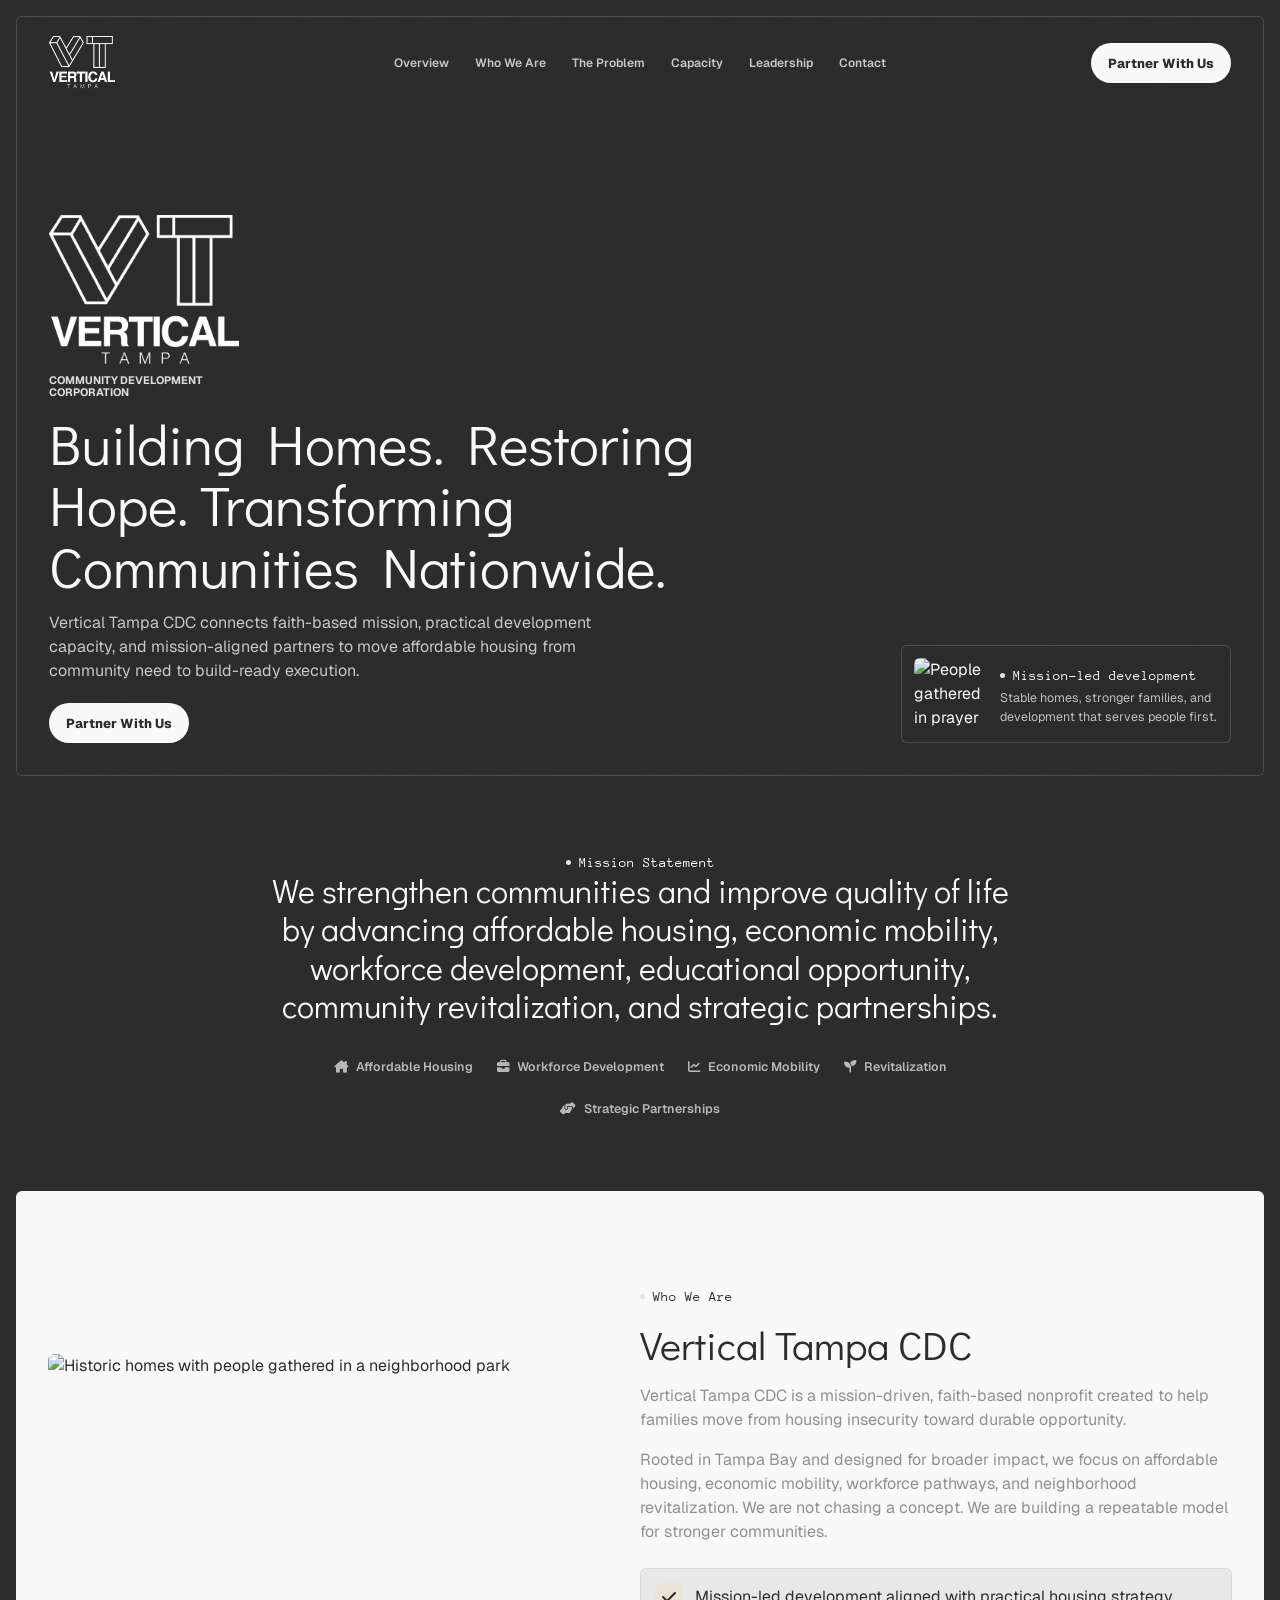
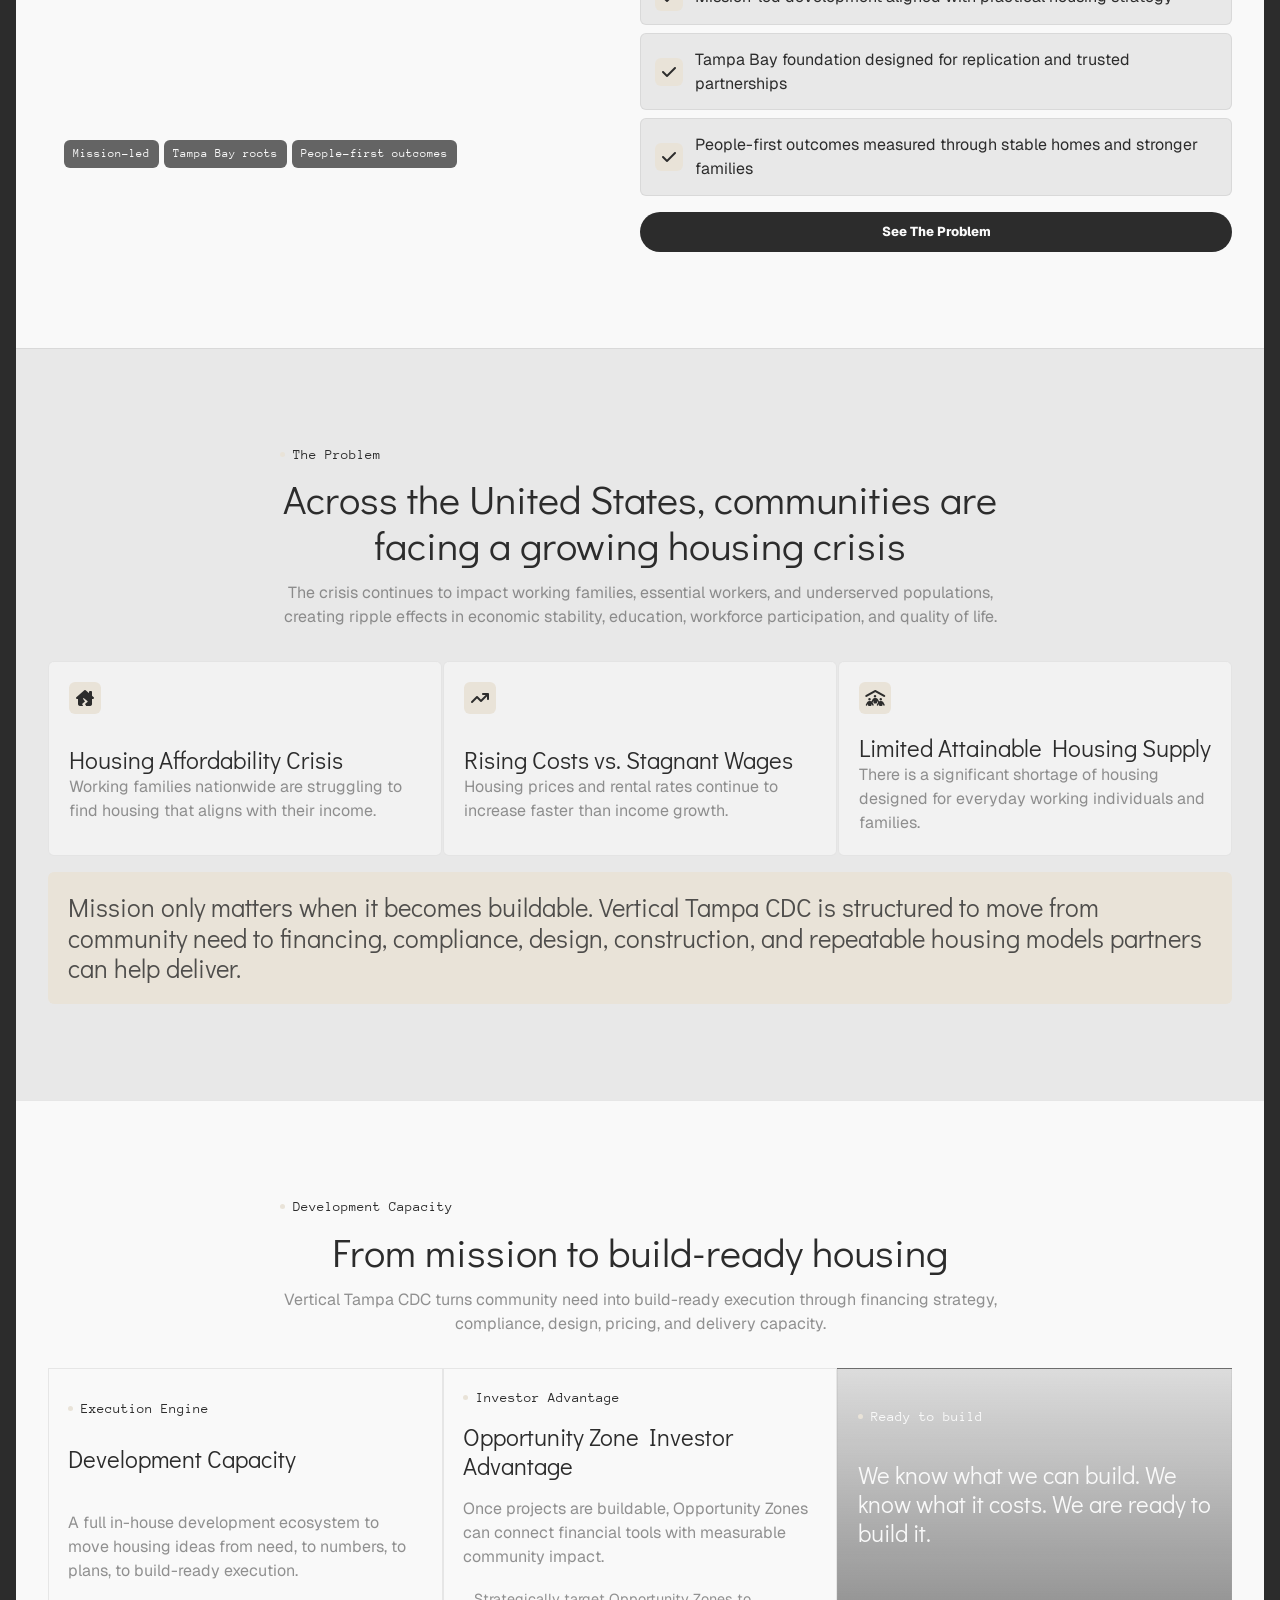
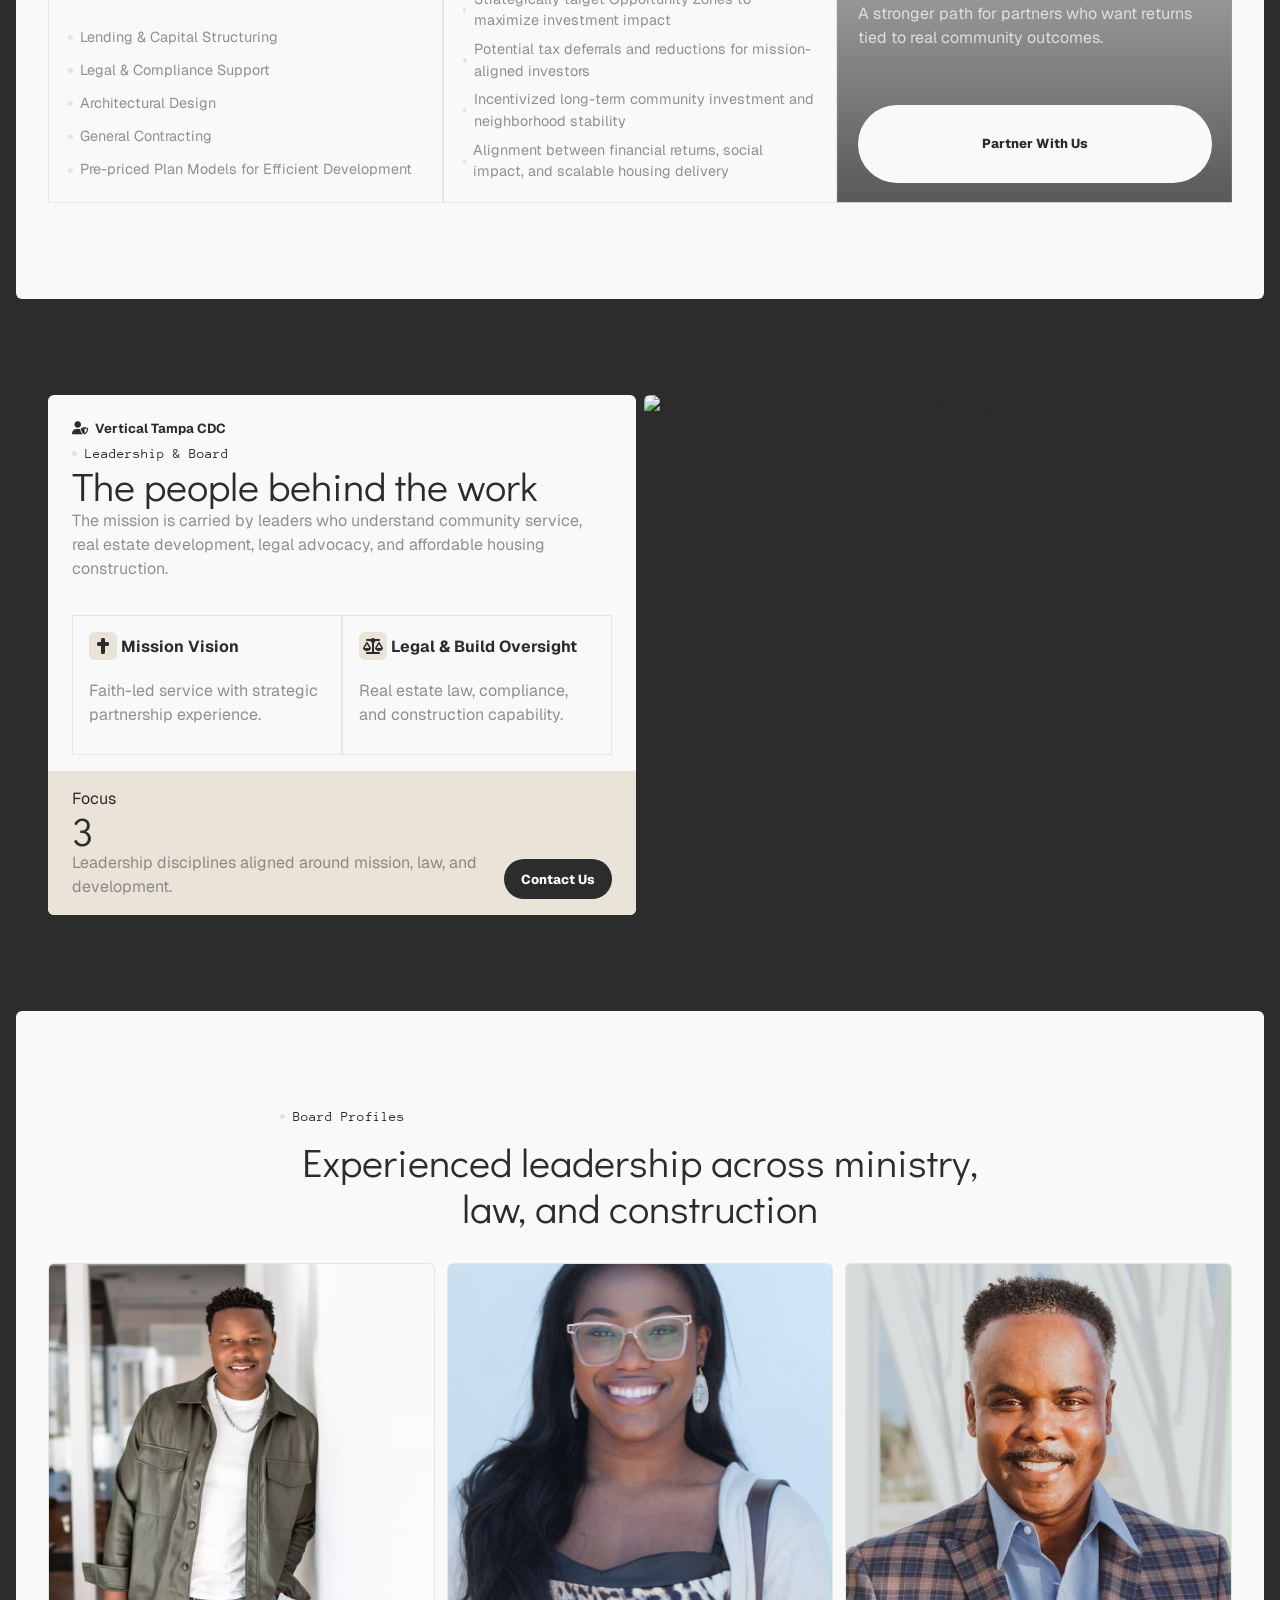
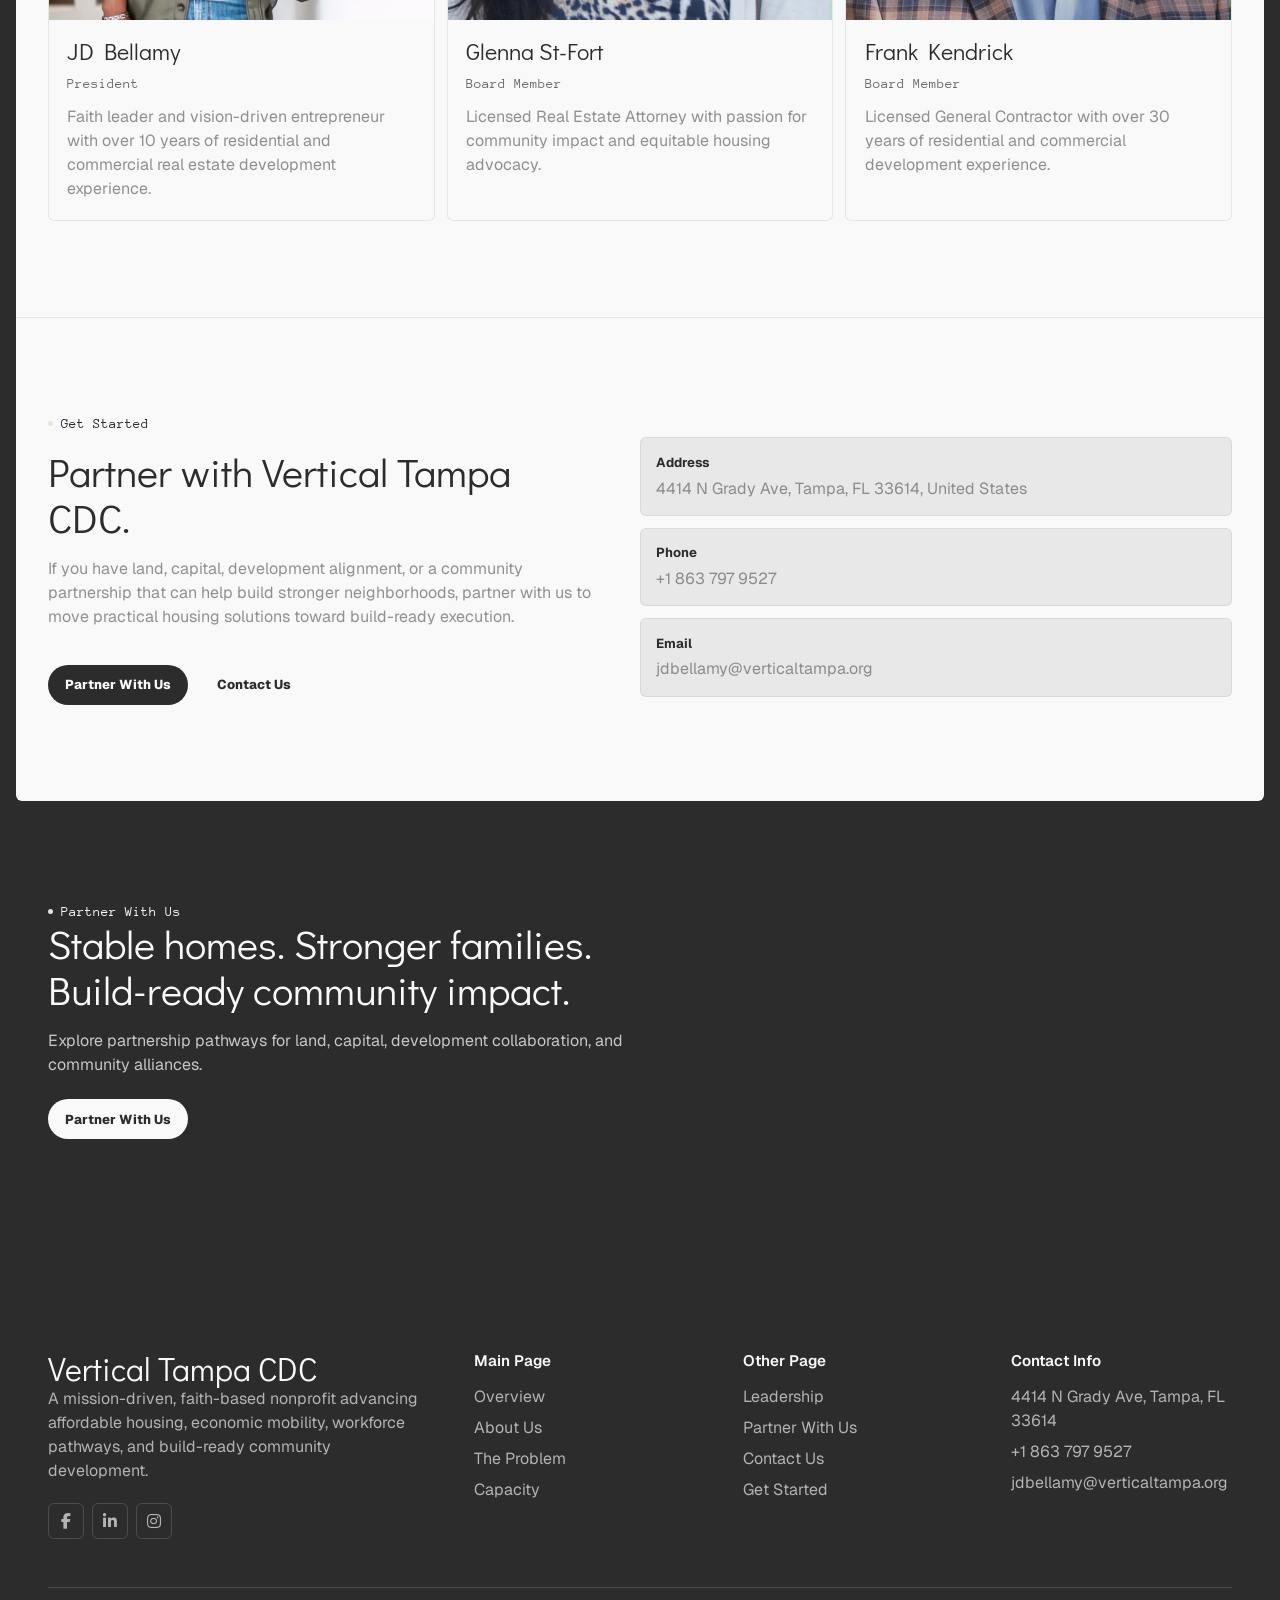
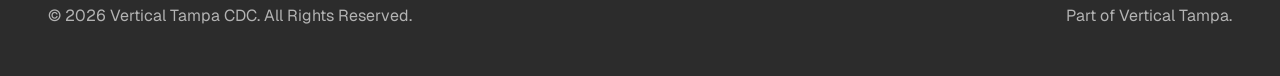
==== commit 2b86dc2d: "Update Vertical Tampa site sections" ====
--- a/hehe.html
+++ b/hehe.html
@@ -135,86 +135,53 @@
       }
 
       .site-header {
-        left: 50%;
-        padding: 1rem var(--side) 0;
-        position: fixed;
-        top: 0;
-        transform: translateX(-50%);
-        width: min(100%, 1460px);
-        z-index: 50;
-      }
-
-      .nav-shell {
-        align-items: center;
-        background: rgba(44, 44, 44, 0.92);
-        border: 1px solid var(--line-light);
-        border-radius: var(--radius);
+        align-items: center;
         color: var(--white);
         display: grid;
         gap: 1rem;
         grid-template-columns: 1fr auto 1fr;
-        min-height: 58px;
-        padding: 0.5rem;
-        backdrop-filter: blur(16px);
+        position: relative;
+        z-index: 50;
+      }
+
+      .nav-shell {
+        align-items: center;
+        display: contents;
       }
 
       .brand {
         align-items: center;
         display: inline-flex;
-        gap: 0.6rem;
+        gap: 0.5rem;
         justify-self: start;
         min-width: 0;
       }
 
-      .brand-mark {
-        align-items: center;
-        border: 1px solid var(--line-light);
-        border-radius: var(--radius);
-        display: inline-grid;
-        font-family: var(--badge);
-        font-size: 0.8rem;
-        font-weight: 700;
-        height: 34px;
+      .brand-logo {
+        display: block;
+        height: 54px;
+        object-fit: contain;
+        width: auto;
+      }
+
+      .site-nav {
+        align-items: center;
+        display: flex;
+        gap: 26px;
         justify-content: center;
-        line-height: 1;
-        width: 34px;
-      }
-
-      .brand-copy {
-        display: grid;
-        gap: 0.08rem;
-      }
-
-      .brand-title {
-        font-size: 0.94rem;
-        font-weight: 700;
-        line-height: 1;
-      }
-
-      .brand-subtitle {
-        color: var(--muted-light);
-        font-size: 0.72rem;
-        line-height: 1.1;
-      }
-
-      .site-nav {
-        align-items: center;
-        display: flex;
-        gap: 1.6rem;
-        justify-content: center;
       }
 
       .site-nav a {
-        color: rgba(249, 249, 249, 0.86);
-        font-size: 0.78rem;
-        font-weight: 500;
+        color: rgba(249, 249, 249, 0.76);
+        font-size: 12px;
+        font-weight: 600;
         line-height: 1;
         transition: color 180ms ease;
       }
 
       .site-nav a:hover,
       .site-nav a:focus-visible {
-        color: var(--accent);
+        color: var(--white);
       }
 
       .nav-actions {
@@ -227,16 +194,16 @@
       .button {
         align-items: center;
         border: 0;
-        border-radius: var(--radius);
+        border-radius: 999px;
         cursor: pointer;
         display: inline-flex;
-        font-size: 0.9rem;
-        font-weight: 500;
+        font-size: 13px;
+        font-weight: 800;
         gap: 0.55rem;
         justify-content: center;
-        line-height: 1.5;
-        min-height: 42px;
-        padding: 0 1rem;
+        line-height: 1;
+        min-height: 40px;
+        padding: 0 17px;
         transition:
           background-color 180ms ease,
           color 180ms ease,
@@ -251,16 +218,16 @@
       }
 
       .button-primary {
+        background: var(--white);
+        color: var(--black);
+      }
+
+      .button-primary:hover {
         background: var(--accent);
-        color: var(--black);
-      }
-
-      .button-primary:hover {
-        background: var(--white);
       }
 
       .button-secondary {
-        background: transparent;
+        background: rgba(249, 249, 249, 0.08);
         border: 1px solid var(--line-light);
         color: var(--white);
       }
@@ -313,9 +280,10 @@
         border-radius: var(--radius);
         color: var(--white);
         display: grid;
+        grid-template-rows: auto 1fr;
         min-height: 760px;
         overflow: hidden;
-        padding: 7rem var(--side) 2rem;
+        padding: 1.2rem var(--side) 2rem;
         position: relative;
       }
 
@@ -334,8 +302,33 @@
         z-index: 1;
       }
 
+      .hero-lockup {
+        display: inline-grid;
+        gap: 0.38rem;
+        margin-bottom: 0.85rem;
+        max-width: 230px;
+      }
+
+      .hero-lockup img {
+        height: auto;
+        max-width: min(190px, 52vw);
+        width: 100%;
+      }
+
+      .hero-lockup span {
+        color: rgba(249, 249, 249, 0.86);
+        display: block;
+        font-size: 0.68rem;
+        font-weight: 700;
+        line-height: 1.1;
+        text-transform: uppercase;
+      }
+
+      .hero-lockup + h1 {
+        margin-top: 0;
+      }
+
       .brand,
-      .brand-copy,
       .hero-content,
       .hero-card,
       .intro-inner,
@@ -414,7 +407,7 @@
       }
 
       .hero p {
-        color: rgba(249, 249, 249, 0.72);
+        color: rgba(249, 249, 249, 0.76);
         margin-top: 0.85rem;
         max-width: 560px;
       }
@@ -429,14 +422,14 @@
 
       .hero-card {
         align-items: center;
-        background: rgba(44, 44, 44, 0.78);
+        background: rgba(44, 44, 44, 0.62);
         border: 1px solid var(--line-light);
         border-radius: var(--radius);
         bottom: 2rem;
         display: grid;
         gap: 0.9rem;
-        grid-template-columns: 84px 1fr;
-        max-width: 370px;
+        grid-template-columns: 72px 1fr;
+        max-width: 330px;
         padding: 0.75rem;
         position: absolute;
         right: var(--side);
@@ -447,14 +440,15 @@
       .hero-card img {
         aspect-ratio: 1;
         border-radius: var(--radius);
-        height: 84px;
+        height: 72px;
         object-fit: cover;
-        width: 84px;
+        object-position: center 58%;
+        width: 72px;
       }
 
       .hero-card p {
         color: rgba(249, 249, 249, 0.72);
-        font-size: 0.84rem;
+        font-size: 0.78rem;
         margin: 0.25rem 0 0;
       }
 
@@ -1115,7 +1109,7 @@
           --side: 1.25rem;
         }
 
-        .nav-shell {
+        .site-header {
           grid-template-columns: 1fr auto;
         }
 
@@ -1126,7 +1120,7 @@
           display: none;
           flex-direction: column;
           grid-column: 1 / -1;
-          padding: 1rem;
+          padding: 18px;
         }
 
         .site-nav.is-open {
@@ -1175,20 +1169,8 @@
           padding: 0.5rem;
         }
 
-        .site-header {
-          padding: 0.5rem 0.5rem 0;
-        }
-
-        .brand-subtitle {
-          display: none;
-        }
-
-        .brand-title {
-          display: block;
-          max-width: 190px;
-          overflow: hidden;
-          text-overflow: ellipsis;
-          white-space: nowrap;
+        .brand-logo {
+          height: 42px;
         }
 
         h1 {
@@ -1206,9 +1188,9 @@
         .hero {
           display: flex;
           flex-direction: column;
-          justify-content: flex-end;
+          justify-content: space-between;
           min-height: 720px;
-          padding-top: 6rem;
+          padding-top: 1rem;
         }
 
         .hero-content {
@@ -1315,47 +1297,49 @@
     <a class="skip-link" href="#main">Skip to content</a>
 
     <div class="page">
-      <header class="site-header">
-        <div class="nav-shell">
-          <a class="brand" href="#top" aria-label="Vertical Tampa CDC Home">
-            <span class="brand-mark">VT</span>
-            <span class="brand-copy">
-              <span class="brand-title">Vertical Tampa CDC</span>
-              <span class="brand-subtitle">Part of Vertical Tampa</span>
-            </span>
-          </a>
-
-          <nav class="site-nav" id="site-nav" aria-label="Main Navigation" data-menu>
-            <a href="#top">Overview</a>
-            <a href="#about">Who We Are</a>
-            <a href="#problem">The Problem</a>
-            <a href="#capacity">Capacity</a>
-            <a href="#leadership">Leadership</a>
-            <a href="#contact">Contact</a>
-          </nav>
-
-          <div class="nav-actions">
-            <a class="button button-secondary" href="partner-with-us.html">Partner With Us</a>
-            <a class="button button-primary" href="contact.html">Contact Us</a>
-          </div>
-
-          <button
-            class="button button-secondary menu-toggle"
-            type="button"
-            aria-expanded="false"
-            aria-controls="site-nav"
-            data-menu-toggle
-          >
-            <i class="fa-solid fa-bars"></i>
-            Menu
-          </button>
-        </div>
-      </header>
-
       <main id="main">
         <section class="hero" id="top">
+          <header class="site-header">
+            <div class="nav-shell">
+              <a class="brand" href="#top" aria-label="Vertical Tampa CDC Home">
+                <img
+                  class="brand-logo"
+                  src="images/vertical-tampa/vertical-tampa-logo.png"
+                  alt="Vertical Tampa CDC"
+                />
+              </a>
+
+              <nav class="site-nav" id="site-nav" aria-label="Main Navigation" data-menu>
+                <a href="#top">Overview</a>
+                <a href="#about">Who We Are</a>
+                <a href="#problem">The Problem</a>
+                <a href="#capacity">Capacity</a>
+                <a href="#leadership">Leadership</a>
+                <a href="#contact">Contact</a>
+              </nav>
+
+              <div class="nav-actions">
+                <a class="button button-primary" href="partner-with-us.html">Partner With Us</a>
+              </div>
+
+              <button
+                class="button button-secondary menu-toggle"
+                type="button"
+                aria-expanded="false"
+                aria-controls="site-nav"
+                data-menu-toggle
+              >
+                <i class="fa-solid fa-bars"></i>
+                Menu
+              </button>
+            </div>
+          </header>
+
           <div class="hero-content reveal">
-            <span class="badge">Vertical Tampa Community Development Corporation</span>
+            <div class="hero-lockup" aria-label="Vertical Tampa Community Development Corporation">
+              <img src="images/vertical-tampa/vertical-tampa-logo.png" alt="Vertical Tampa" />
+              <span>Community Development Corporation</span>
+            </div>
             <h1>Building Homes. Restoring Hope. Transforming Communities Nationwide.</h1>
             <p>
               Vertical Tampa CDC connects faith-based mission, practical development capacity,
@@ -1364,14 +1348,13 @@
             </p>
             <div class="hero-actions">
               <a class="button button-primary" href="partner-with-us.html">Partner With Us</a>
-              <a class="button button-secondary" href="#capacity">View Capacity</a>
             </div>
           </div>
 
           <div class="hero-card reveal">
             <img
-              src="https://images.unsplash.com/photo-1758957851828-5179f0e06985?auto=format&fit=crop&w=300&q=85"
-              alt="Children playing outside a modern residential community"
+              src="https://images.unsplash.com/photo-1687563100687-3ff259dc58cc?auto=format&fit=crop&w=300&q=85"
+              alt="People gathered in prayer and community support"
             />
             <div>
               <span class="badge">Mission-led development</span>
@@ -1405,8 +1388,8 @@
             <div class="section-inner split">
               <div class="media-card">
                 <img
-                  src="https://images.unsplash.com/photo-1758957851828-5179f0e06985?auto=format&fit=crop&w=1000&q=85"
-                  alt="Families outside a modern residential community"
+                  src="https://images.unsplash.com/photo-1781332383787-5fd0434e6ff2?auto=format&fit=crop&w=1000&q=85"
+                  alt="Historic homes with people gathered in a neighborhood park"
                 />
                 <div class="media-tags">
                   <span class="tag">Mission-led</span>
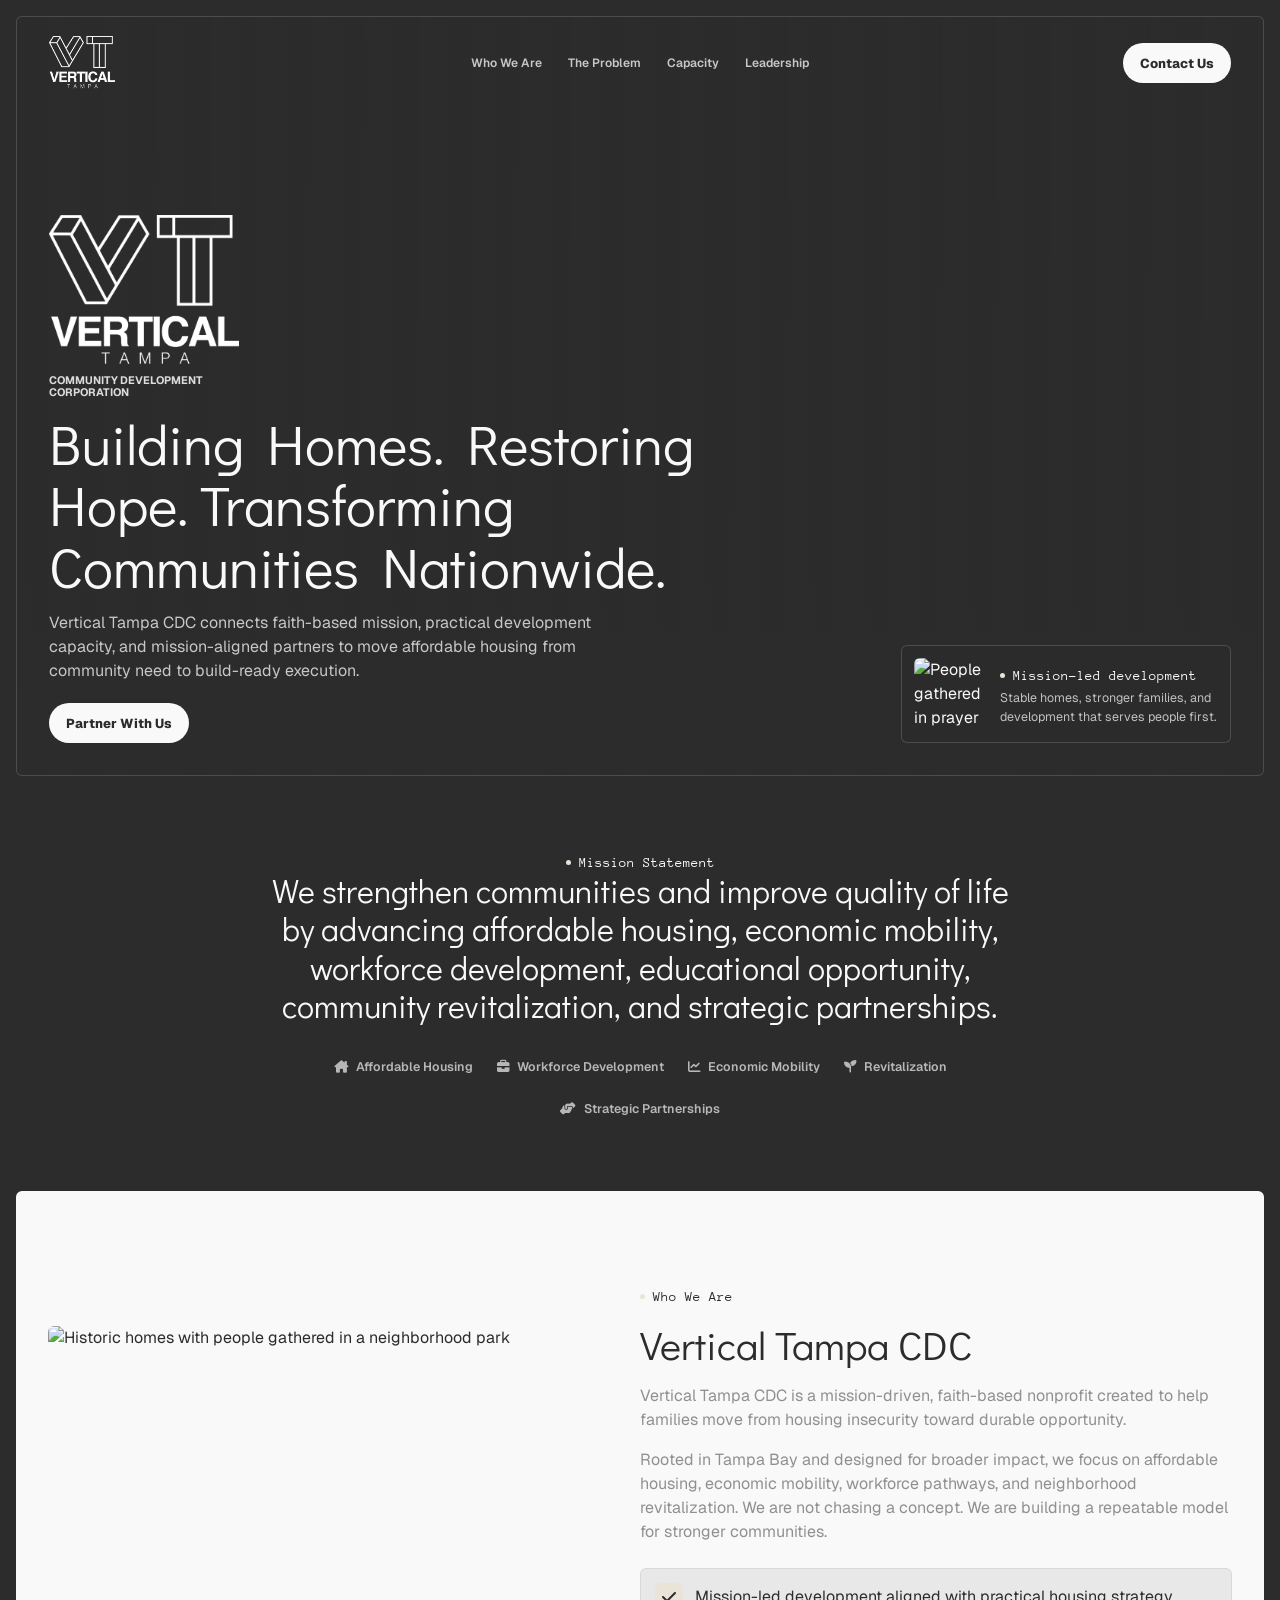
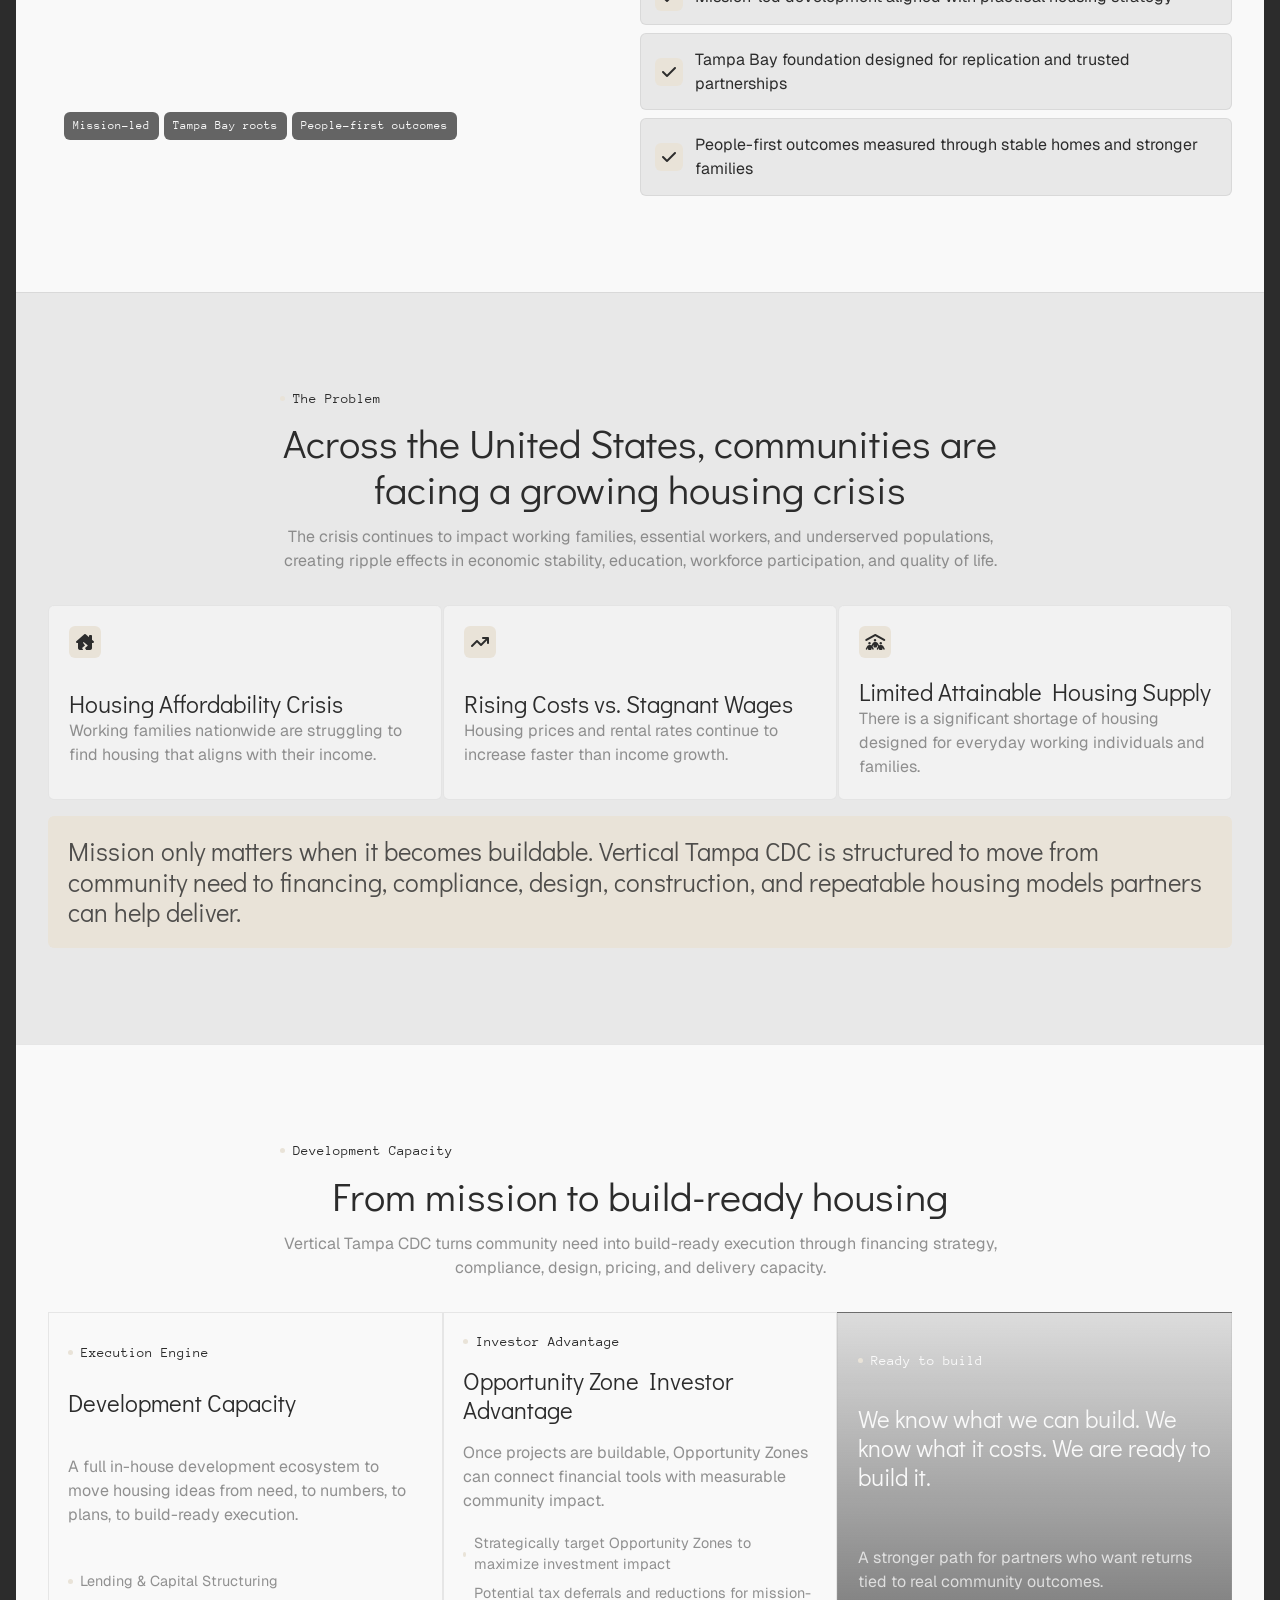
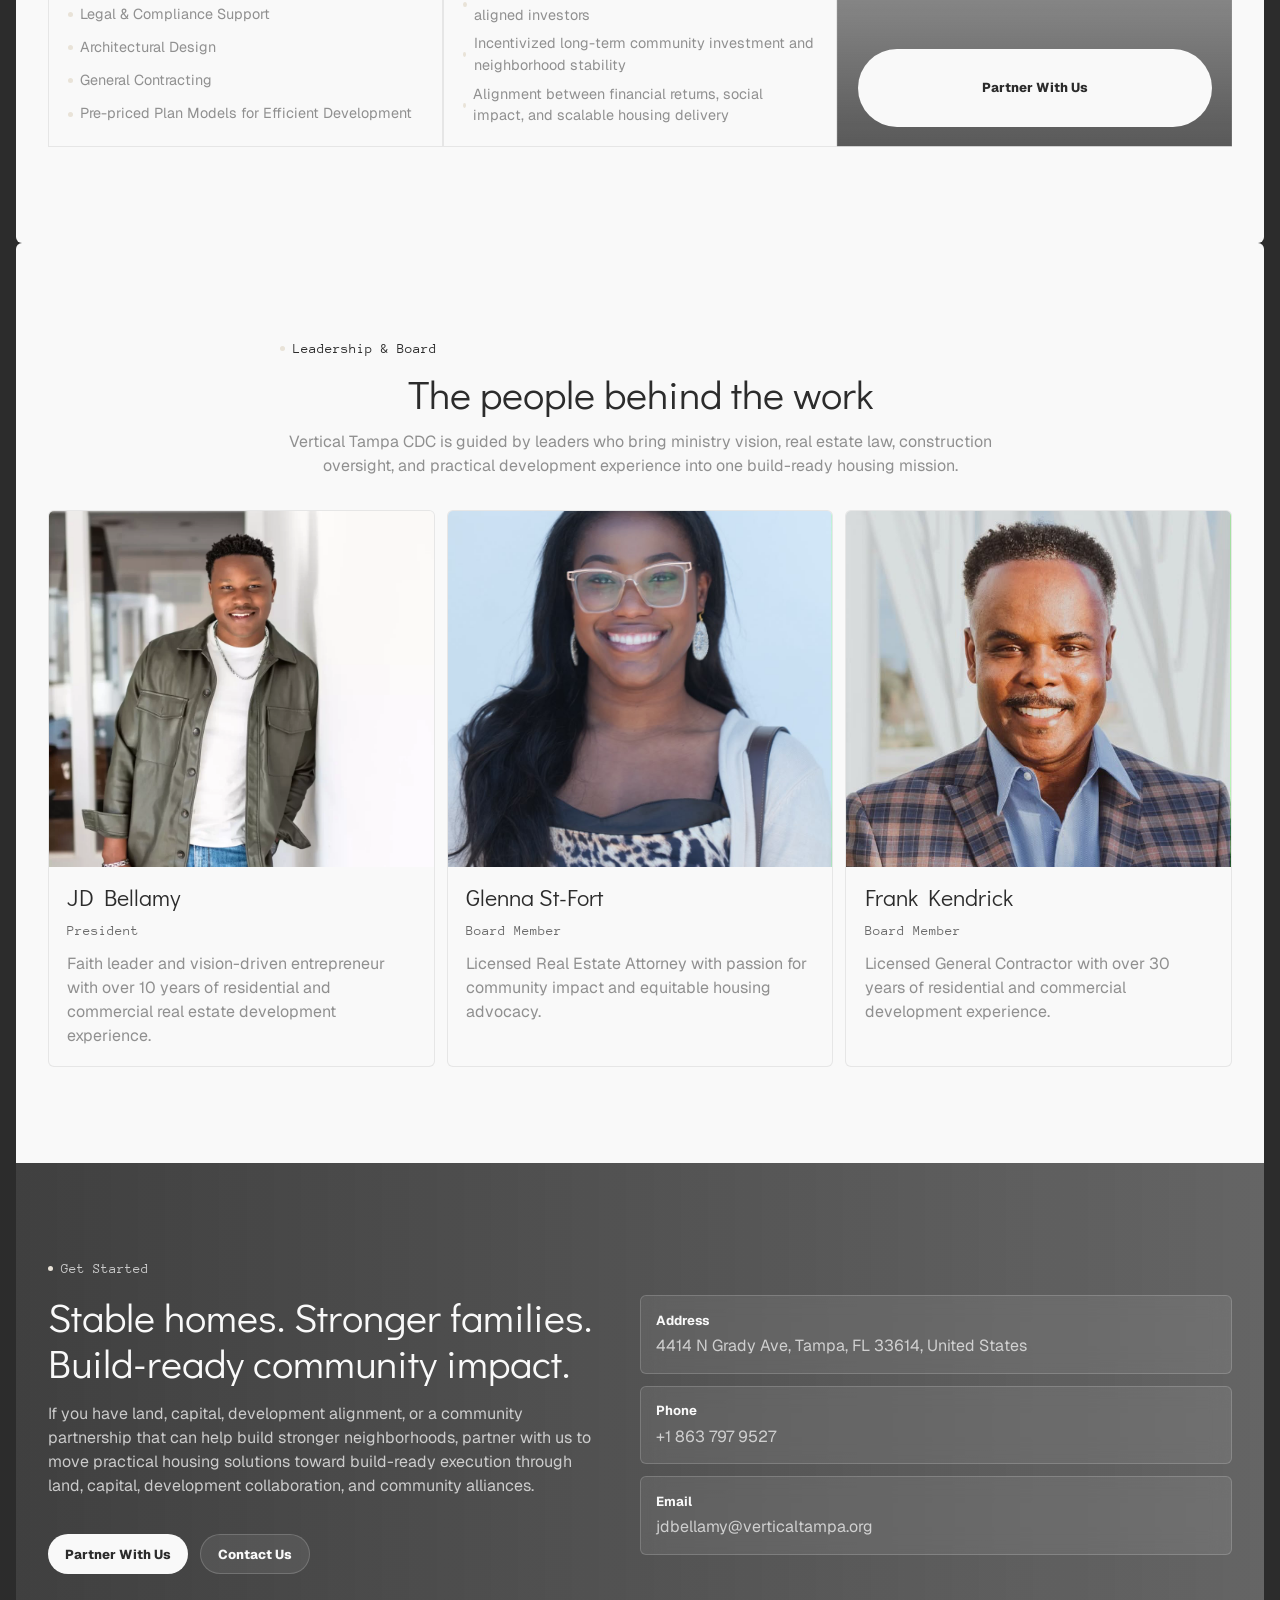
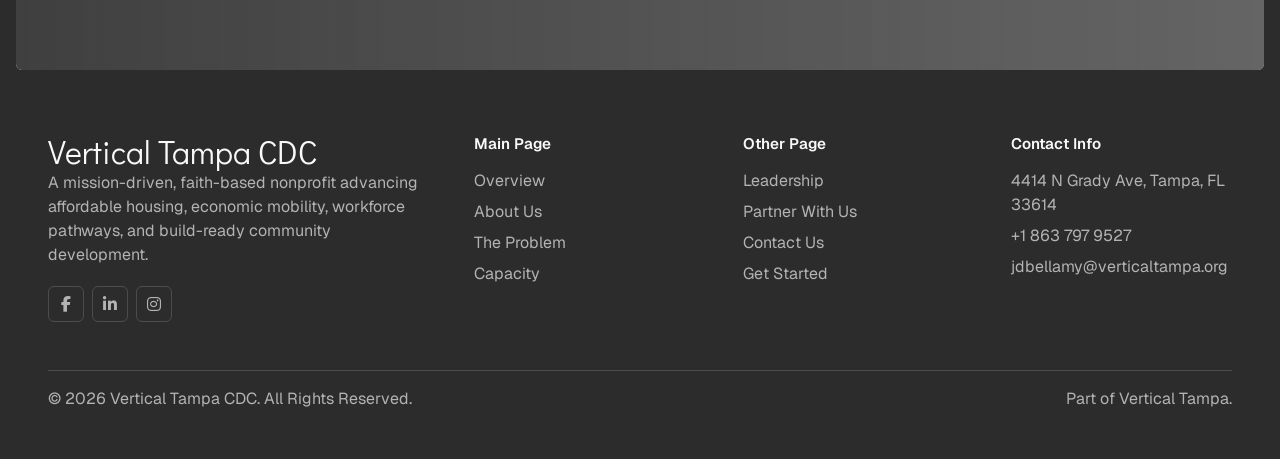
==== commit ad5e50b0: "Refine Vertical Tampa alternate page" ====
--- a/hehe.html
+++ b/hehe.html
@@ -806,6 +806,56 @@
         margin-bottom: 0.25rem;
       }
 
+      #contact {
+        background:
+          linear-gradient(90deg, rgba(44, 44, 44, 0.9), rgba(44, 44, 44, 0.72)),
+          url("https://images.unsplash.com/photo-1560518883-ce09059eeffa?auto=format&fit=crop&w=1600&q=85")
+            center / cover;
+        border-top: 0;
+        color: var(--white);
+      }
+
+      #contact .badge.dark,
+      #contact p {
+        color: rgba(249, 249, 249, 0.74);
+      }
+
+      #contact h2 {
+        color: var(--white);
+      }
+
+      #contact .contact-line {
+        background: rgba(249, 249, 249, 0.08);
+        border-color: rgba(249, 249, 249, 0.18);
+        color: var(--white);
+        backdrop-filter: blur(10px);
+      }
+
+      #contact .contact-line p,
+      #contact .contact-line a {
+        color: rgba(249, 249, 249, 0.72);
+      }
+
+      #contact .button-dark {
+        background: var(--white);
+        color: var(--black);
+      }
+
+      #contact .button-dark:hover {
+        background: var(--accent);
+      }
+
+      #contact .button-light {
+        background: rgba(249, 249, 249, 0.08);
+        border: 1px solid rgba(249, 249, 249, 0.18);
+        color: var(--white);
+      }
+
+      #contact .button-light:hover {
+        background: var(--white);
+        color: var(--black);
+      }
+
       .case-band {
         background: var(--black);
         padding: 6rem var(--side);
@@ -1008,27 +1058,6 @@
         outline: 0;
       }
 
-      .cta {
-        background:
-          linear-gradient(90deg, rgba(44, 44, 44, 0.76), rgba(44, 44, 44, 0.2)),
-          url("https://images.unsplash.com/photo-1560518883-ce09059eeffa?auto=format&fit=crop&w=1600&q=85")
-            center / cover;
-        border-radius: var(--radius);
-        color: var(--white);
-        margin-top: 1rem;
-        min-height: 470px;
-        padding: 5rem var(--side);
-      }
-
-      .cta-inner {
-        max-width: 620px;
-      }
-
-      .cta p {
-        color: rgba(249, 249, 249, 0.76);
-        margin: 1rem 0 1.4rem;
-      }
-
       .footer {
         color: var(--white);
         padding: 4rem var(--side) 2rem;
@@ -1202,7 +1231,6 @@
         .hero-content,
         .intro-inner,
         .section-inner,
-        .cta-inner,
         .footer-grid,
         .footer-bottom {
           margin-left: auto;
@@ -1242,7 +1270,6 @@
         .intro,
         .section,
         .case-band,
-        .cta,
         .footer {
           padding-left: 1rem;
           padding-right: 1rem;
@@ -1310,16 +1337,14 @@
               </a>
 
               <nav class="site-nav" id="site-nav" aria-label="Main Navigation" data-menu>
-                <a href="#top">Overview</a>
                 <a href="#about">Who We Are</a>
                 <a href="#problem">The Problem</a>
                 <a href="#capacity">Capacity</a>
                 <a href="#leadership">Leadership</a>
-                <a href="#contact">Contact</a>
               </nav>
 
               <div class="nav-actions">
-                <a class="button button-primary" href="partner-with-us.html">Partner With Us</a>
+                <a class="button button-primary" href="contact.html">Contact Us</a>
               </div>
 
               <button
@@ -1425,7 +1450,6 @@
                     People-first outcomes measured through stable homes and stronger families
                   </div>
                 </div>
-                <a class="button button-dark" href="#problem">See The Problem</a>
               </div>
             </div>
           </section>
@@ -1530,60 +1554,17 @@
           </section>
         </div>
 
-        <section class="case-band reveal" id="leadership">
-          <div class="case-grid">
-            <article class="case-copy">
-              <div class="brand-small">
-                <i class="fa-solid fa-user-shield"></i>
-                Vertical Tampa CDC
-              </div>
-              <div>
+        <div class="surface">
+          <section class="section reveal" id="leadership">
+            <div class="section-inner">
+              <div class="section-head center">
                 <span class="badge dark">Leadership & Board</span>
                 <h2>The people behind the work</h2>
                 <p>
-                  The mission is carried by leaders who understand community service, real
-                  estate development, legal advocacy, and affordable housing construction.
+                  Vertical Tampa CDC is guided by leaders who bring ministry vision, real
+                  estate law, construction oversight, and practical development experience
+                  into one build-ready housing mission.
                 </p>
-              </div>
-              <div>
-                <div class="case-items">
-                  <div class="case-item">
-                    <i class="fa-solid fa-cross"></i>
-                    <strong>Mission Vision</strong>
-                    <p>Faith-led service with strategic partnership experience.</p>
-                  </div>
-                  <div class="case-item">
-                    <i class="fa-solid fa-scale-balanced"></i>
-                    <strong>Legal & Build Oversight</strong>
-                    <p>Real estate law, compliance, and construction capability.</p>
-                  </div>
-                </div>
-                <div class="result-strip">
-                  <div>
-                    <span>Focus</span>
-                    <strong>3</strong>
-                    <p>Leadership disciplines aligned around mission, law, and development.</p>
-                  </div>
-                  <a class="button button-dark" href="#contact">Contact Us</a>
-                </div>
-              </div>
-            </article>
-
-            <div class="case-photo">
-              <img
-                src="https://images.unsplash.com/photo-1503387762-592deb58ef4e?auto=format&fit=crop&w=1100&q=85"
-                alt="Architectural planning documents for housing development"
-              />
-            </div>
-          </div>
-        </section>
-
-        <div class="surface">
-          <section class="section reveal">
-            <div class="section-inner">
-              <div class="section-head center">
-                <span class="badge dark">Board Profiles</span>
-                <h2>Experienced leadership across ministry, law, and construction</h2>
               </div>
               <div class="leader-grid">
                 <article class="leader-card">
@@ -1627,11 +1608,12 @@
             <div class="section-inner split">
               <div class="copy-stack">
                 <span class="badge dark">Get Started</span>
-                <h2>Partner with Vertical Tampa CDC.</h2>
+                <h2>Stable homes. Stronger families. Build-ready community impact.</h2>
                 <p>
                   If you have land, capital, development alignment, or a community partnership
                   that can help build stronger neighborhoods, partner with us to move practical
-                  housing solutions toward build-ready execution.
+                  housing solutions toward build-ready execution through land, capital,
+                  development collaboration, and community alliances.
                 </p>
                 <div class="hero-actions">
                   <a class="button button-dark" href="partner-with-us.html">Partner With Us</a>
@@ -1656,17 +1638,6 @@
           </section>
         </div>
 
-        <section class="cta reveal">
-          <div class="cta-inner">
-            <span class="badge">Partner With Us</span>
-            <h2>Stable homes. Stronger families. Build-ready community impact.</h2>
-            <p>
-              Explore partnership pathways for land, capital, development collaboration,
-              and community alliances.
-            </p>
-            <a class="button button-light" href="partner-with-us.html">Partner With Us</a>
-          </div>
-        </section>
       </main>
 
       <footer class="footer">
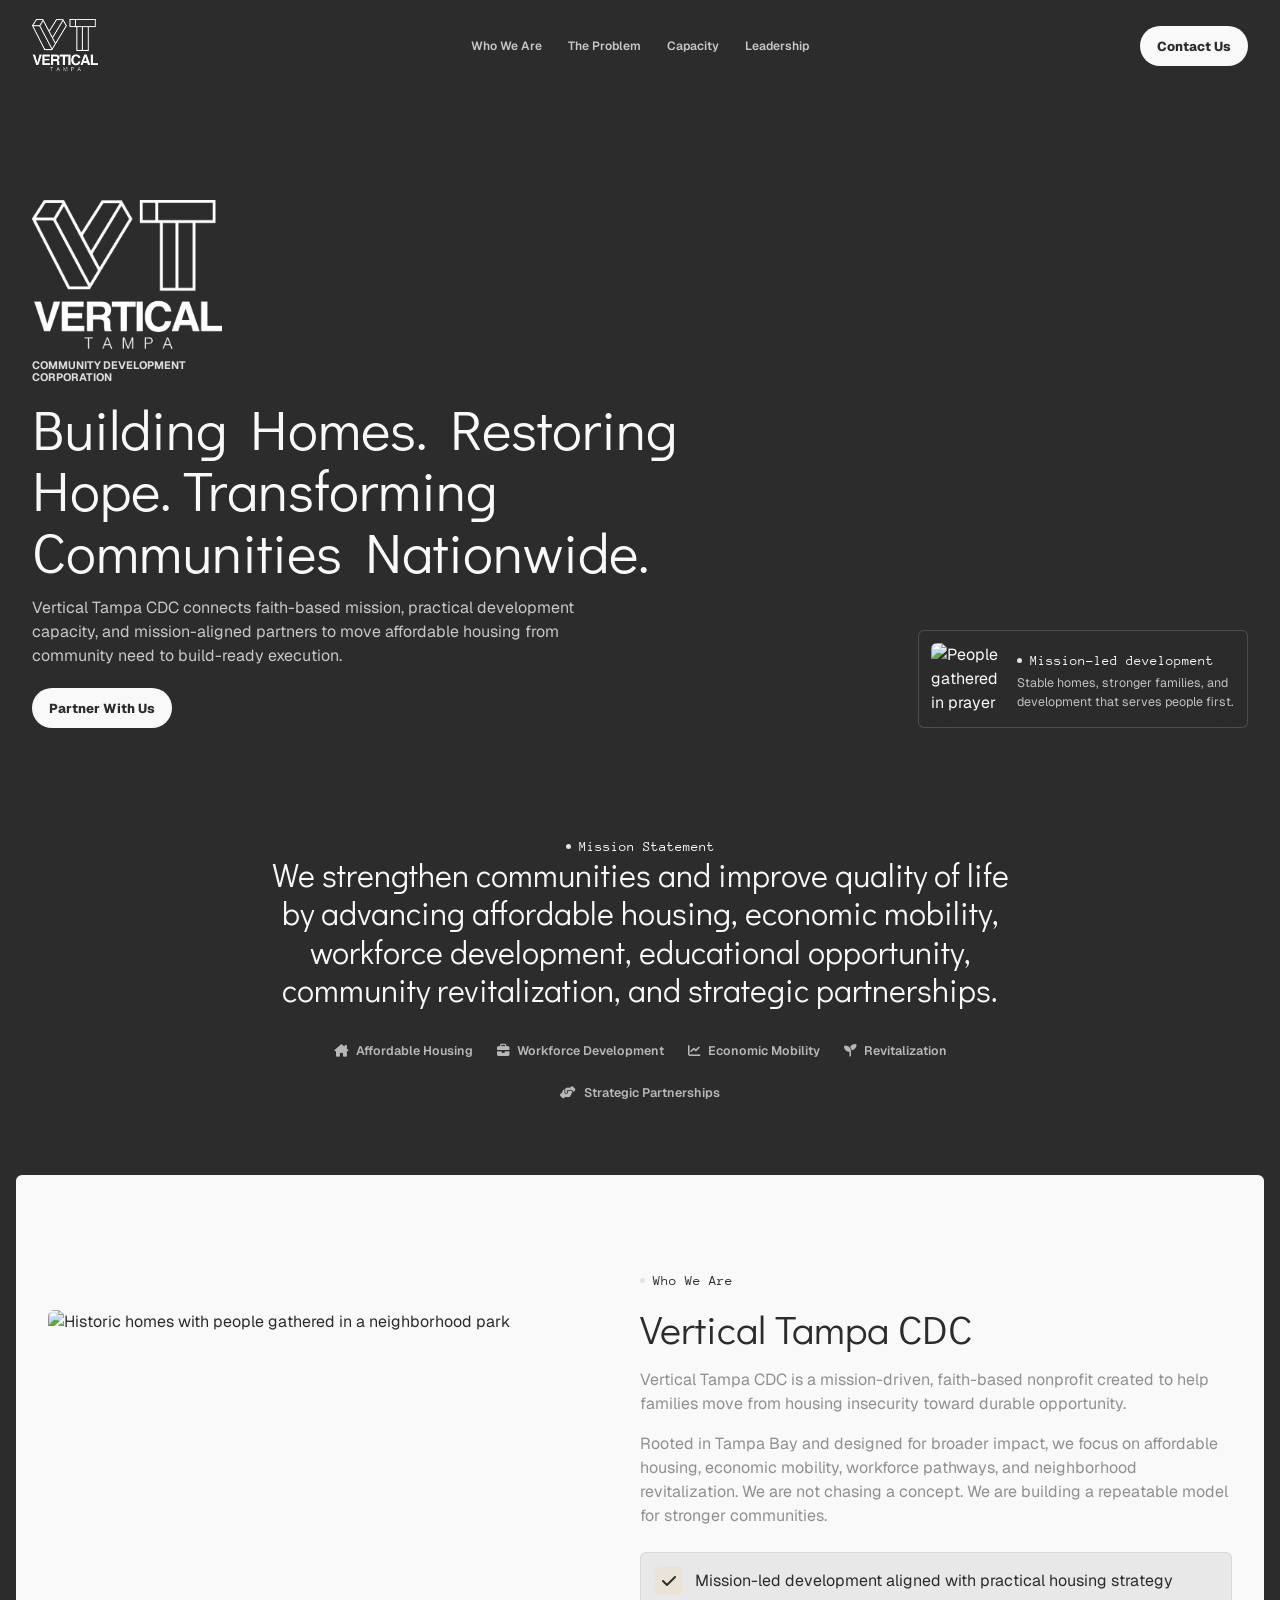
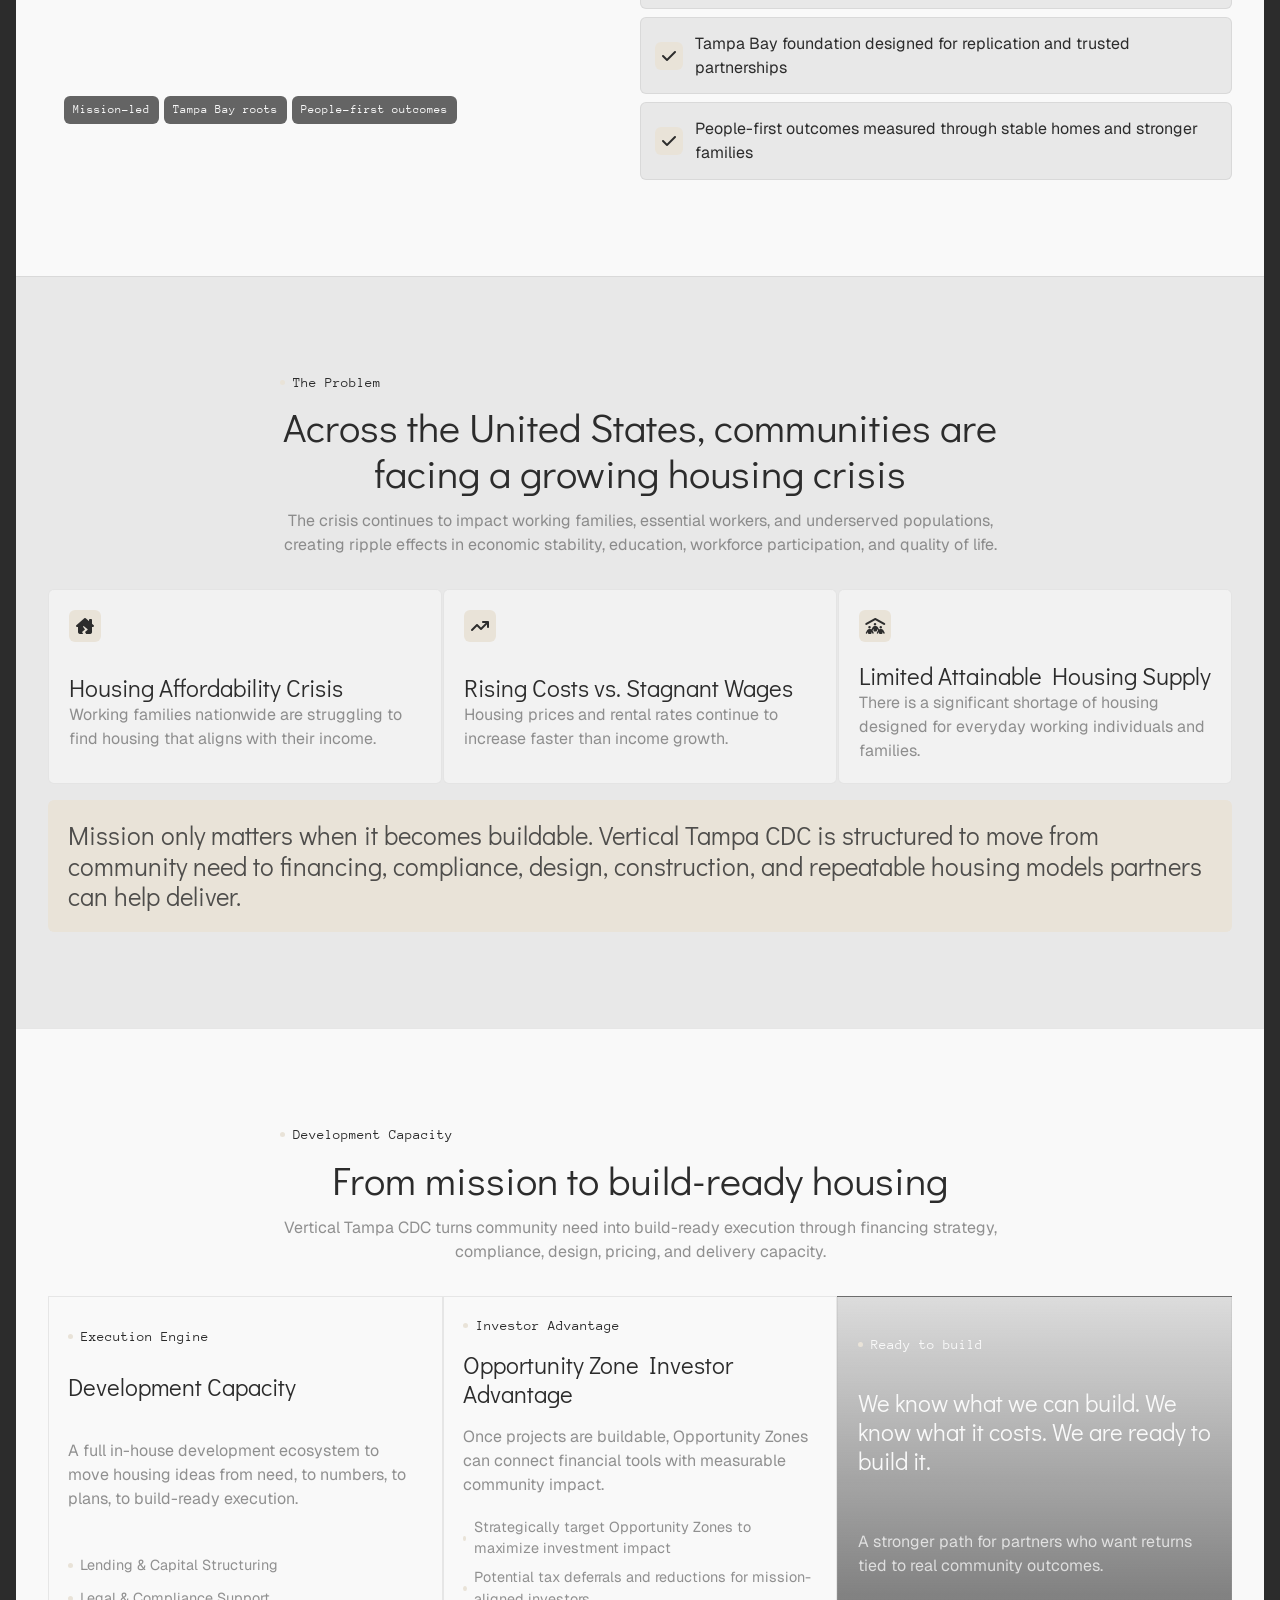
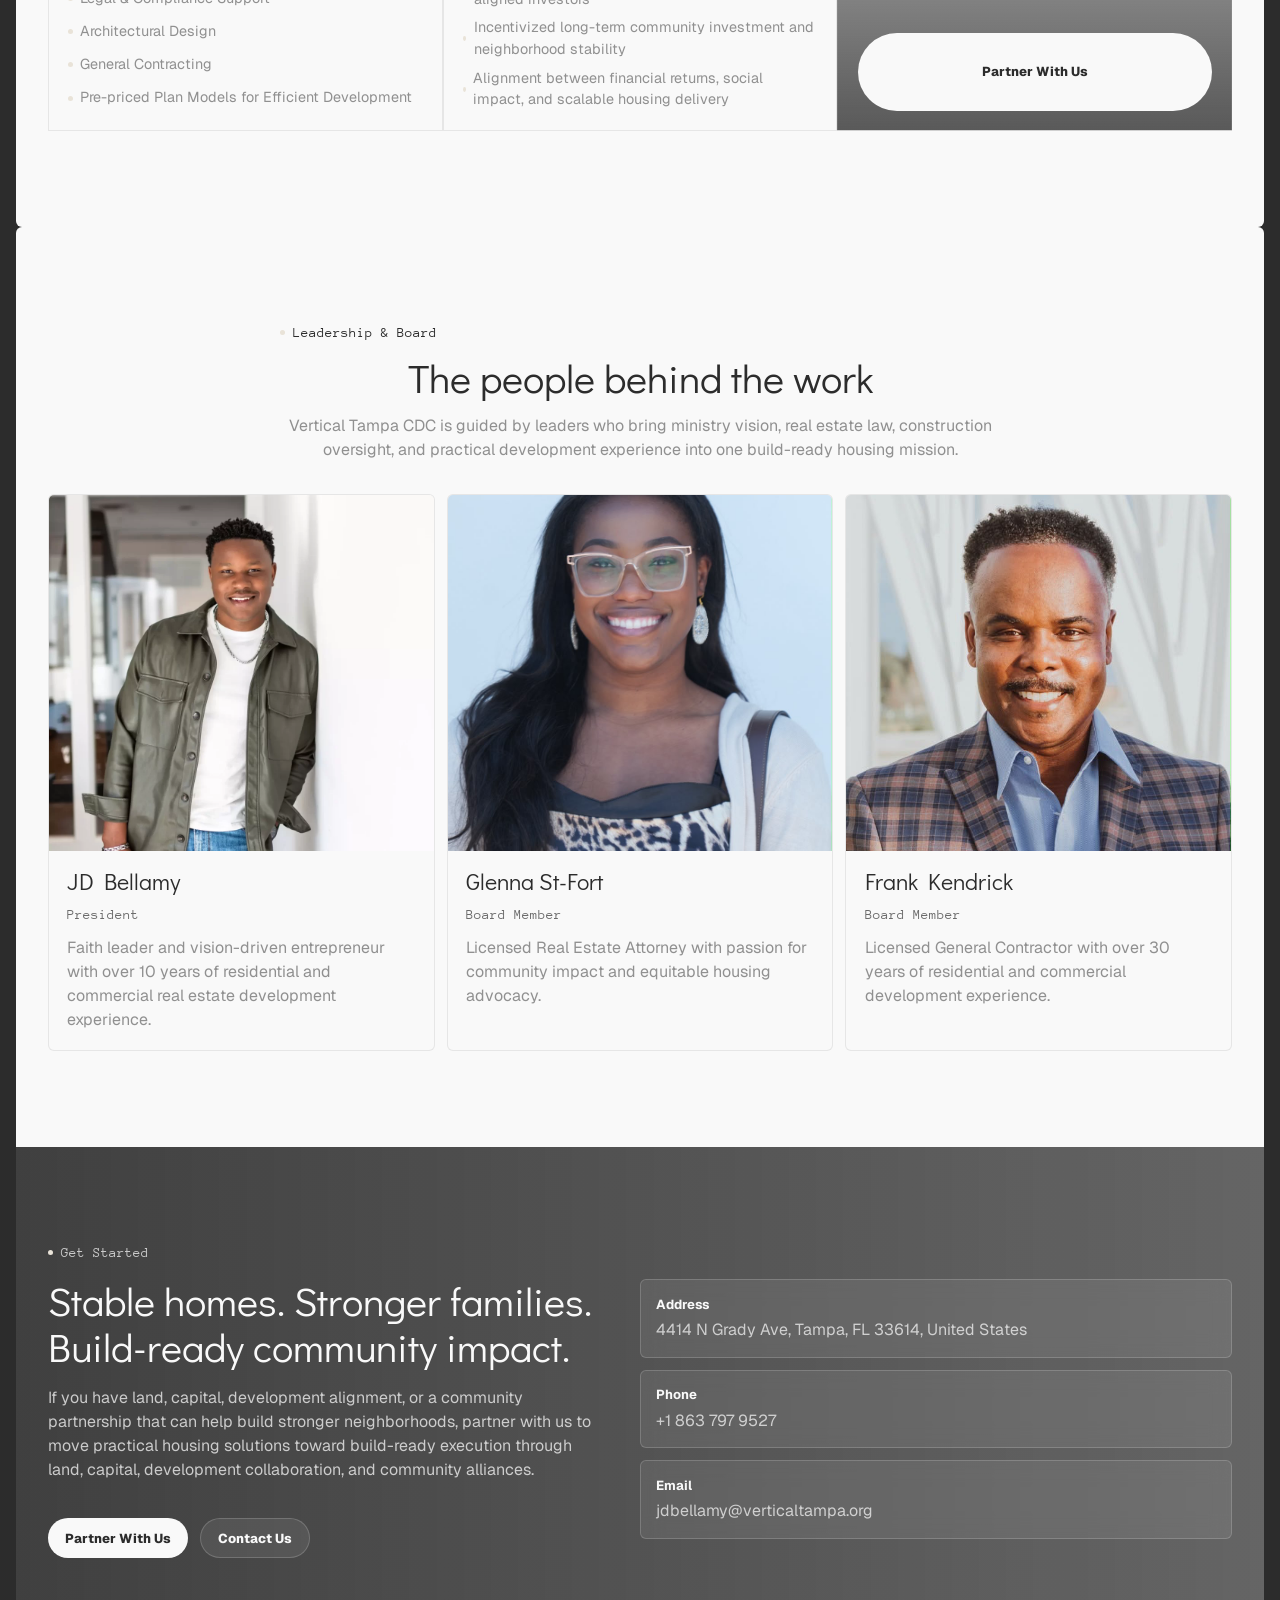
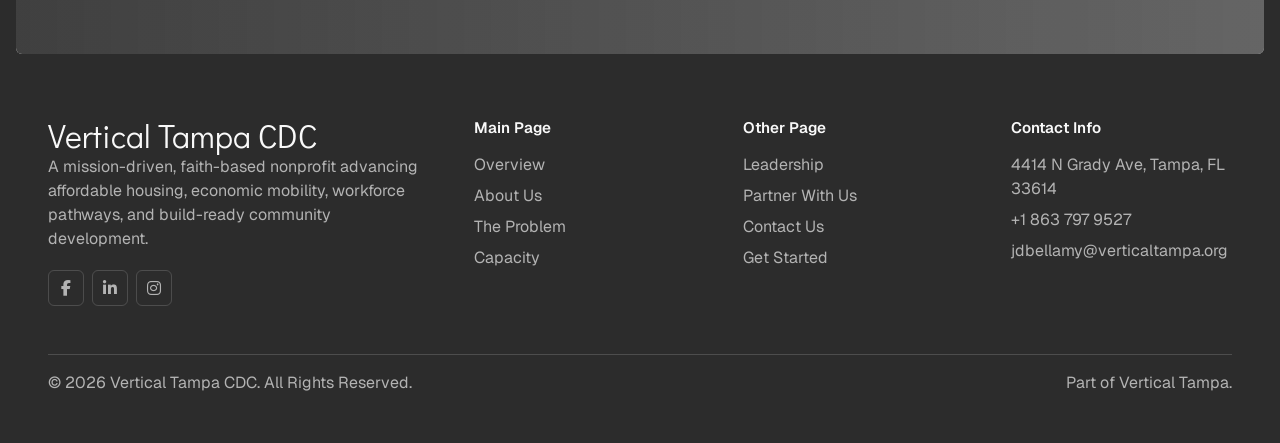
==== commit 00167a76: "Fix hehe hero background treatment" ====
--- a/hehe.html
+++ b/hehe.html
@@ -273,22 +273,24 @@
 
       .hero {
         background:
-          linear-gradient(90deg, rgba(44, 44, 44, 0.72), rgba(44, 44, 44, 0.18)),
+          linear-gradient(90deg, rgba(44, 44, 44, 0.38), rgba(44, 44, 44, 0.03)),
           url("https://images.unsplash.com/photo-1570129477492-45c003edd2be?auto=format&fit=crop&w=1800&q=85")
             center / cover;
-        border: 1px solid var(--line-light);
-        border-radius: var(--radius);
+        border: 0;
+        border-radius: 0;
         color: var(--white);
         display: grid;
         grid-template-rows: auto 1fr;
+        margin: -1rem calc(50% - 50vw) 0;
         min-height: 760px;
         overflow: hidden;
         padding: 1.2rem var(--side) 2rem;
         position: relative;
+        width: 100vw;
       }
 
       .hero::after {
-        background: linear-gradient(to top, rgba(44, 44, 44, 0.68), rgba(44, 44, 44, 0));
+        background: linear-gradient(to top, rgba(44, 44, 44, 0.28), rgba(44, 44, 44, 0));
         content: "";
         inset: 0;
         pointer-events: none;
@@ -1218,6 +1220,7 @@
           display: flex;
           flex-direction: column;
           justify-content: space-between;
+          margin-top: -0.5rem;
           min-height: 720px;
           padding-top: 1rem;
         }
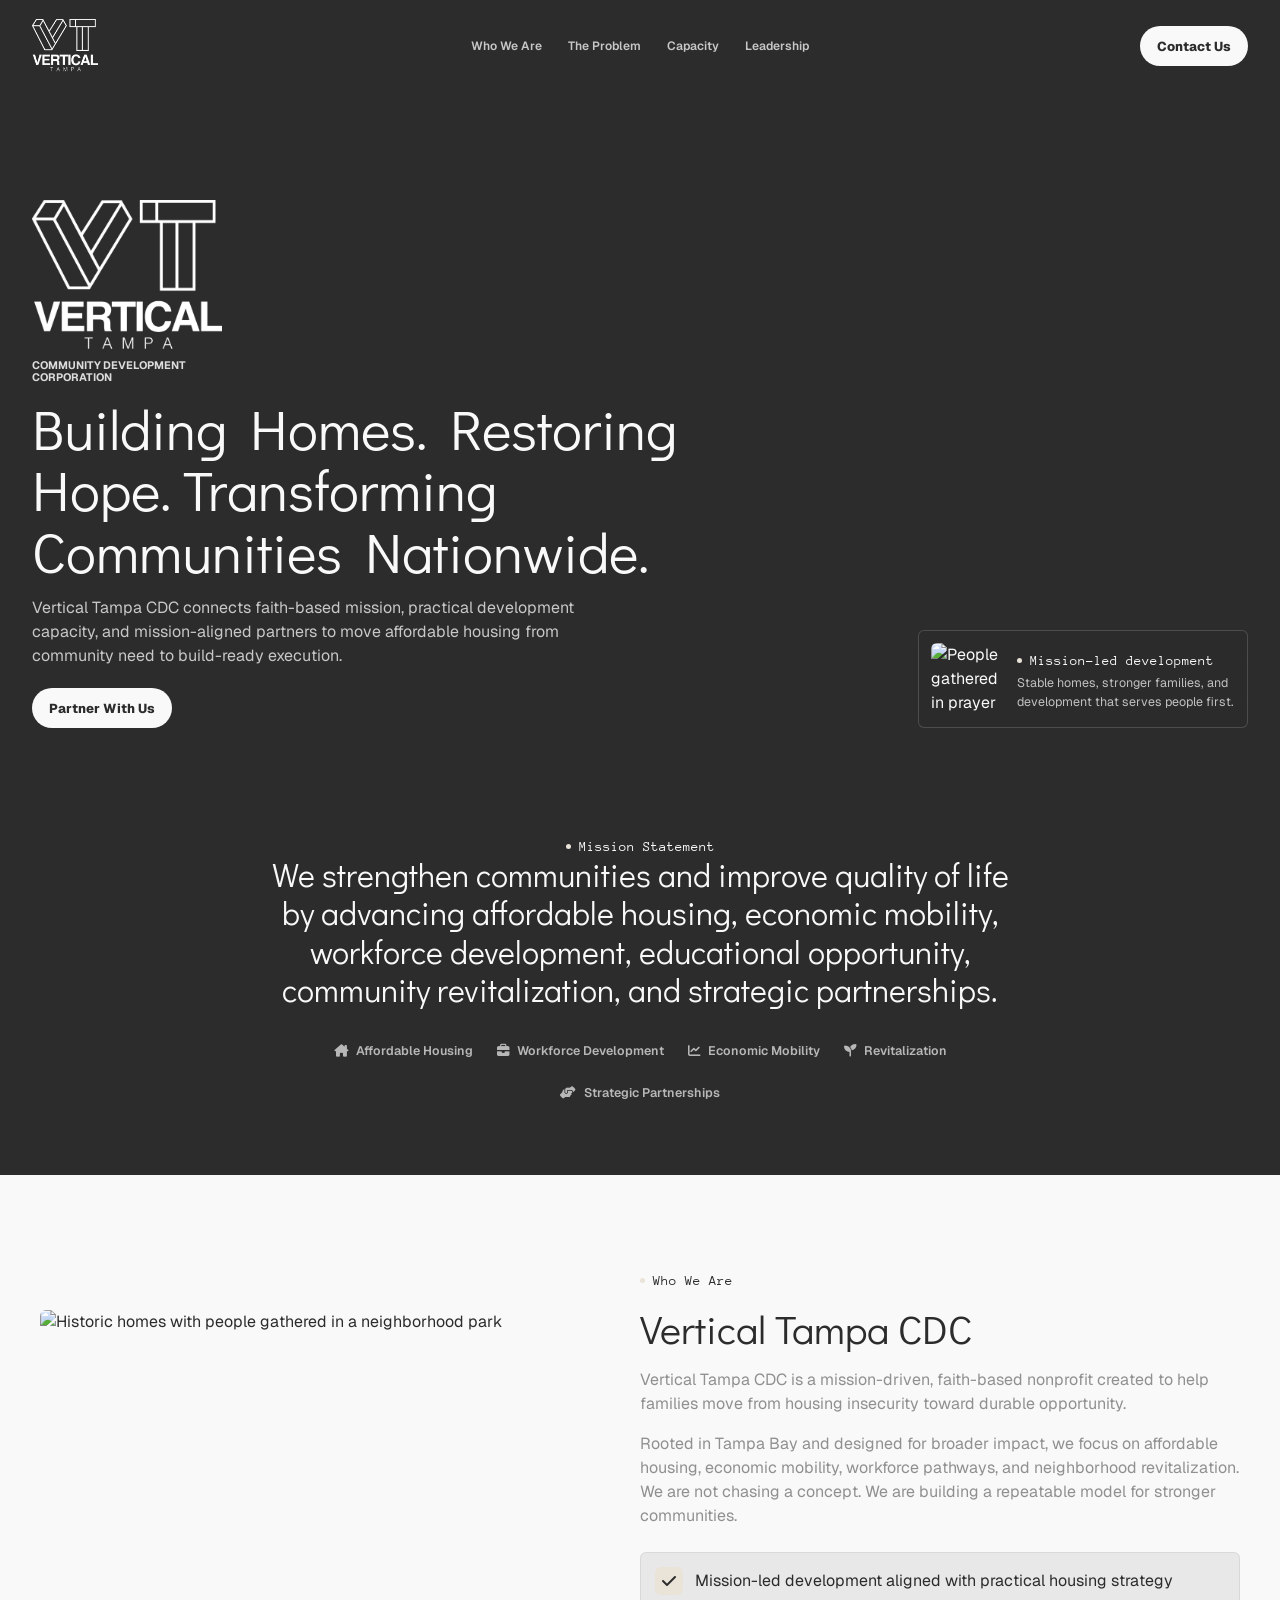
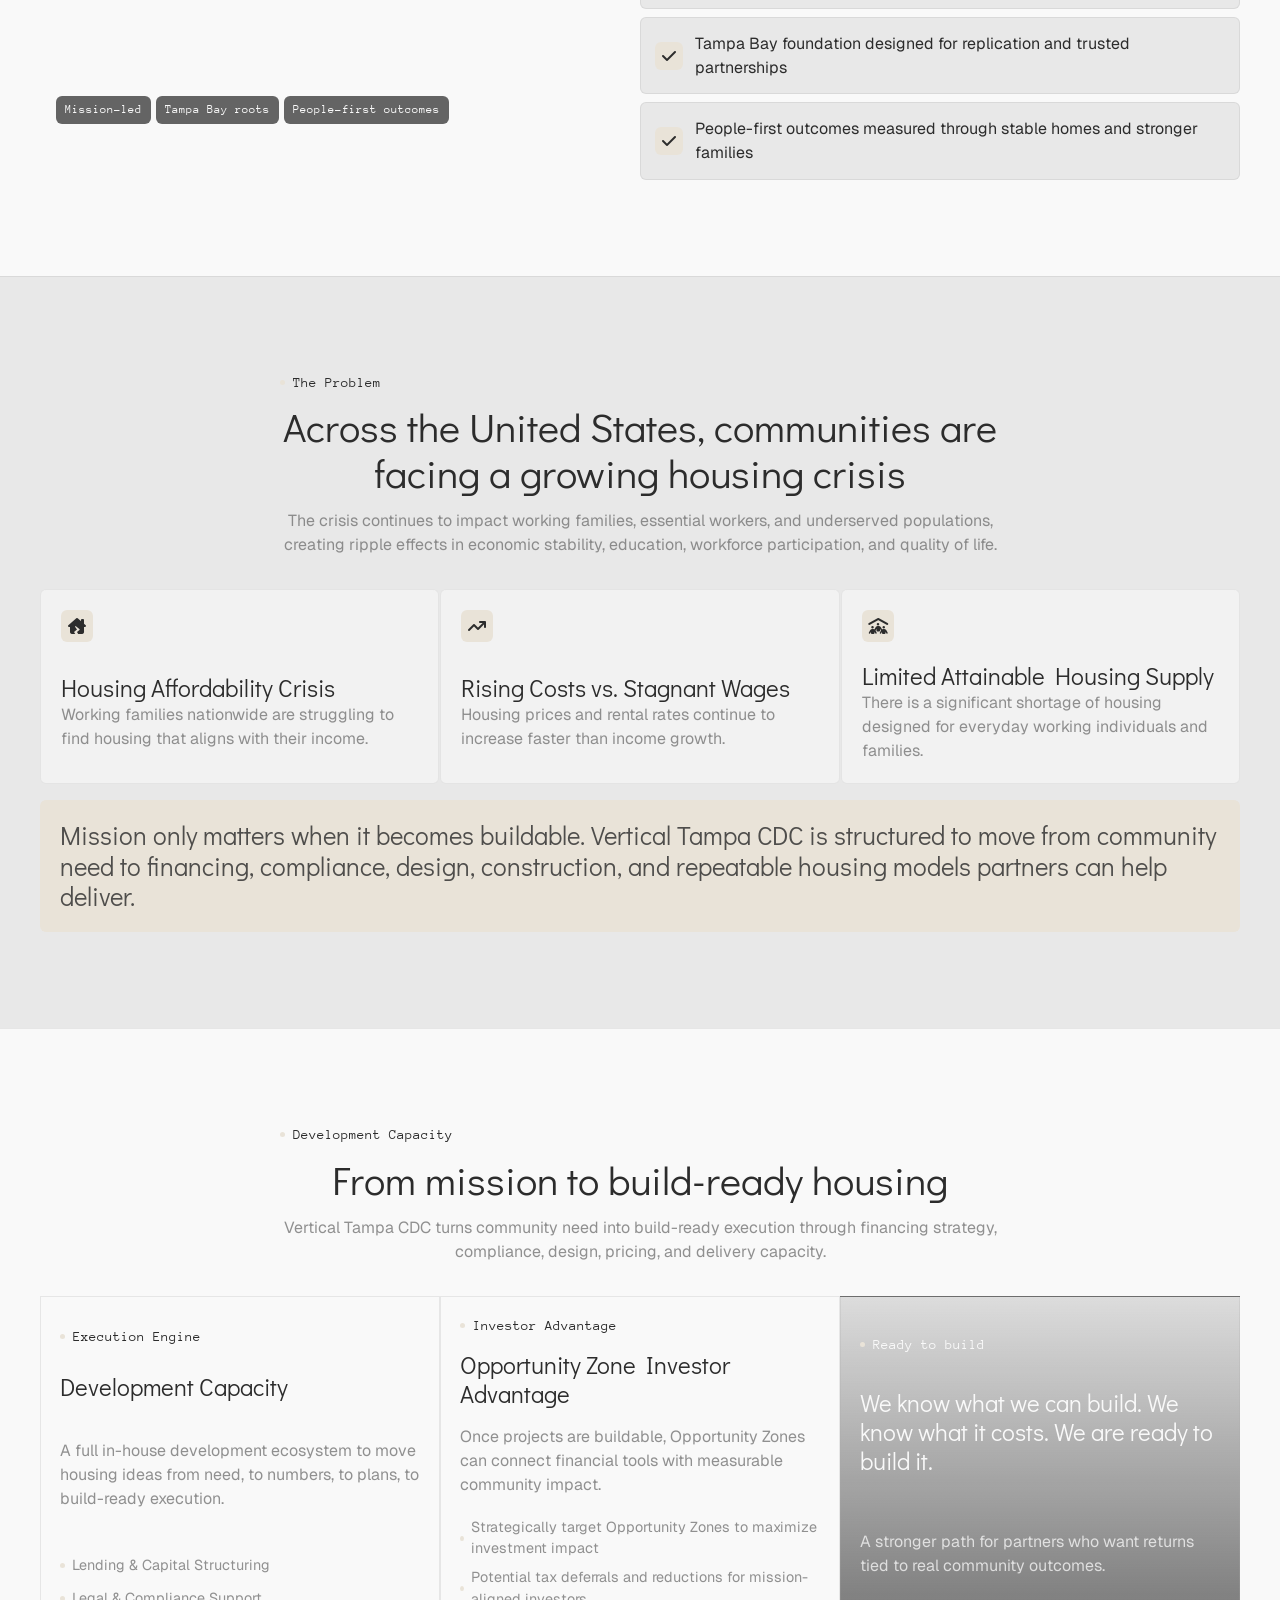
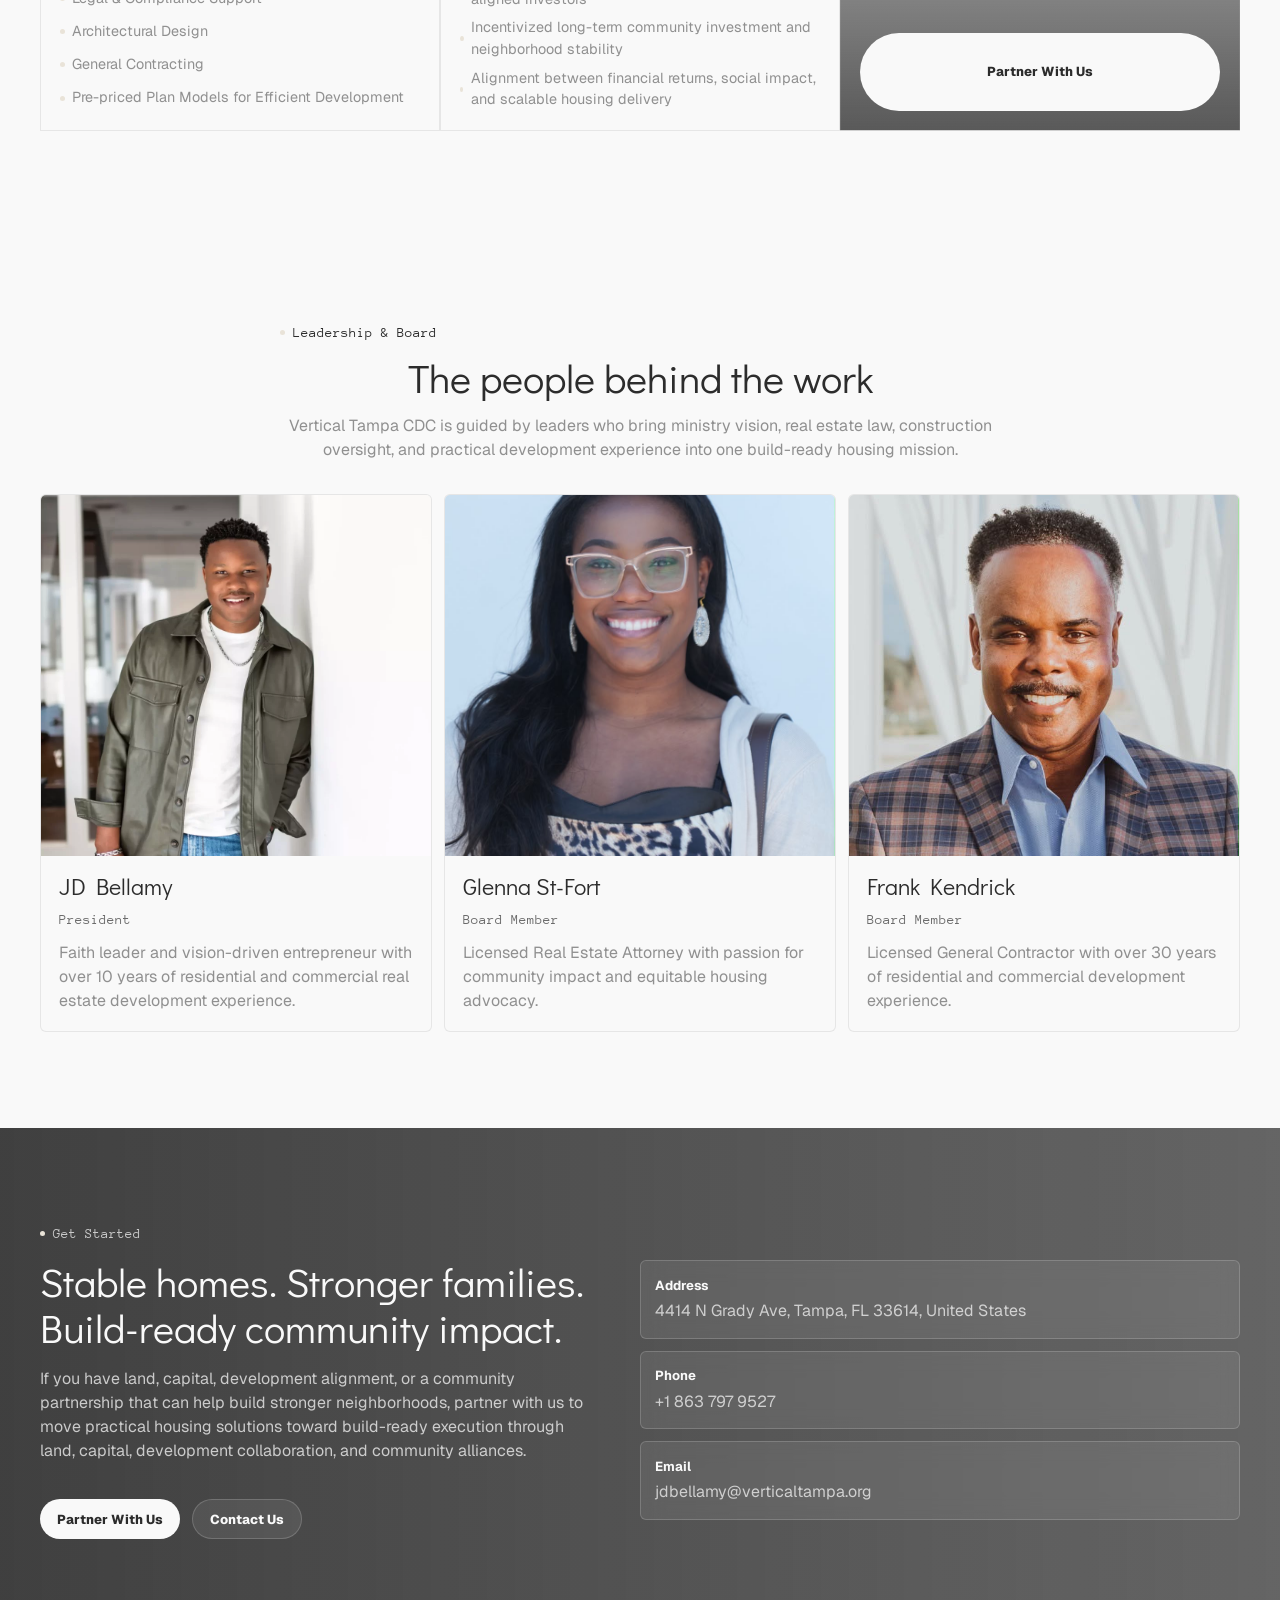
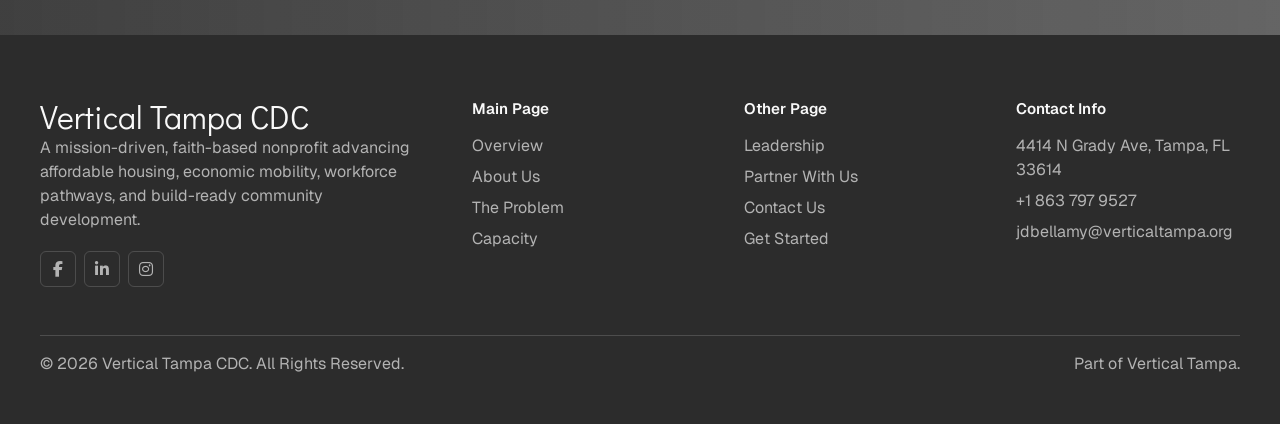
==== commit 71c4004a: "Align hehe section widths" ====
--- a/hehe.html
+++ b/hehe.html
@@ -45,7 +45,9 @@
         --badge: "Anonymous Pro", monospace;
         --radius: 6px;
         --side: 2rem;
+        --page-max: 1460px;
         --container: 1200px;
+        --section-side: max(var(--side), calc((100vw - var(--page-max)) / 2 + var(--side)));
       }
 
       * {
@@ -73,8 +75,7 @@
         -webkit-font-smoothing: antialiased;
       }
 
-      body,
-      .page {
+      body {
         max-width: 100%;
         overflow-x: hidden;
       }
@@ -129,7 +130,7 @@
       .page {
         background: var(--black);
         margin: 0 auto;
-        max-width: 1460px;
+        max-width: var(--page-max);
         padding: 1rem;
         width: 100%;
       }
@@ -284,7 +285,7 @@
         margin: -1rem calc(50% - 50vw) 0;
         min-height: 760px;
         overflow: hidden;
-        padding: 1.2rem var(--side) 2rem;
+        padding: 1.2rem var(--section-side) 2rem;
         position: relative;
         width: 100vw;
       }
@@ -434,7 +435,7 @@
         max-width: 330px;
         padding: 0.75rem;
         position: absolute;
-        right: var(--side);
+        right: var(--section-side);
         z-index: 1;
         backdrop-filter: blur(14px);
       }
@@ -456,8 +457,11 @@
 
       .intro {
         color: var(--white);
-        padding: 4.5rem var(--side);
+        margin-left: calc(50% - 50vw);
+        margin-right: calc(50% - 50vw);
+        padding: 4.5rem var(--section-side);
         text-align: center;
+        width: 100vw;
       }
 
       .intro-inner {
@@ -529,12 +533,15 @@
 
       .surface {
         background: var(--cream);
-        border-radius: var(--radius);
+        border-radius: 0;
+        margin-left: calc(50% - 50vw);
+        margin-right: calc(50% - 50vw);
         overflow: hidden;
+        width: 100vw;
       }
 
       .section {
-        padding: 6rem var(--side);
+        padding: 6rem var(--section-side);
       }
 
       .section + .section {
@@ -1062,7 +1069,10 @@
 
       .footer {
         color: var(--white);
-        padding: 4rem var(--side) 2rem;
+        margin-left: calc(50% - 50vw);
+        margin-right: calc(50% - 50vw);
+        padding: 4rem var(--section-side) 2rem;
+        width: 100vw;
       }
 
       .footer-grid {
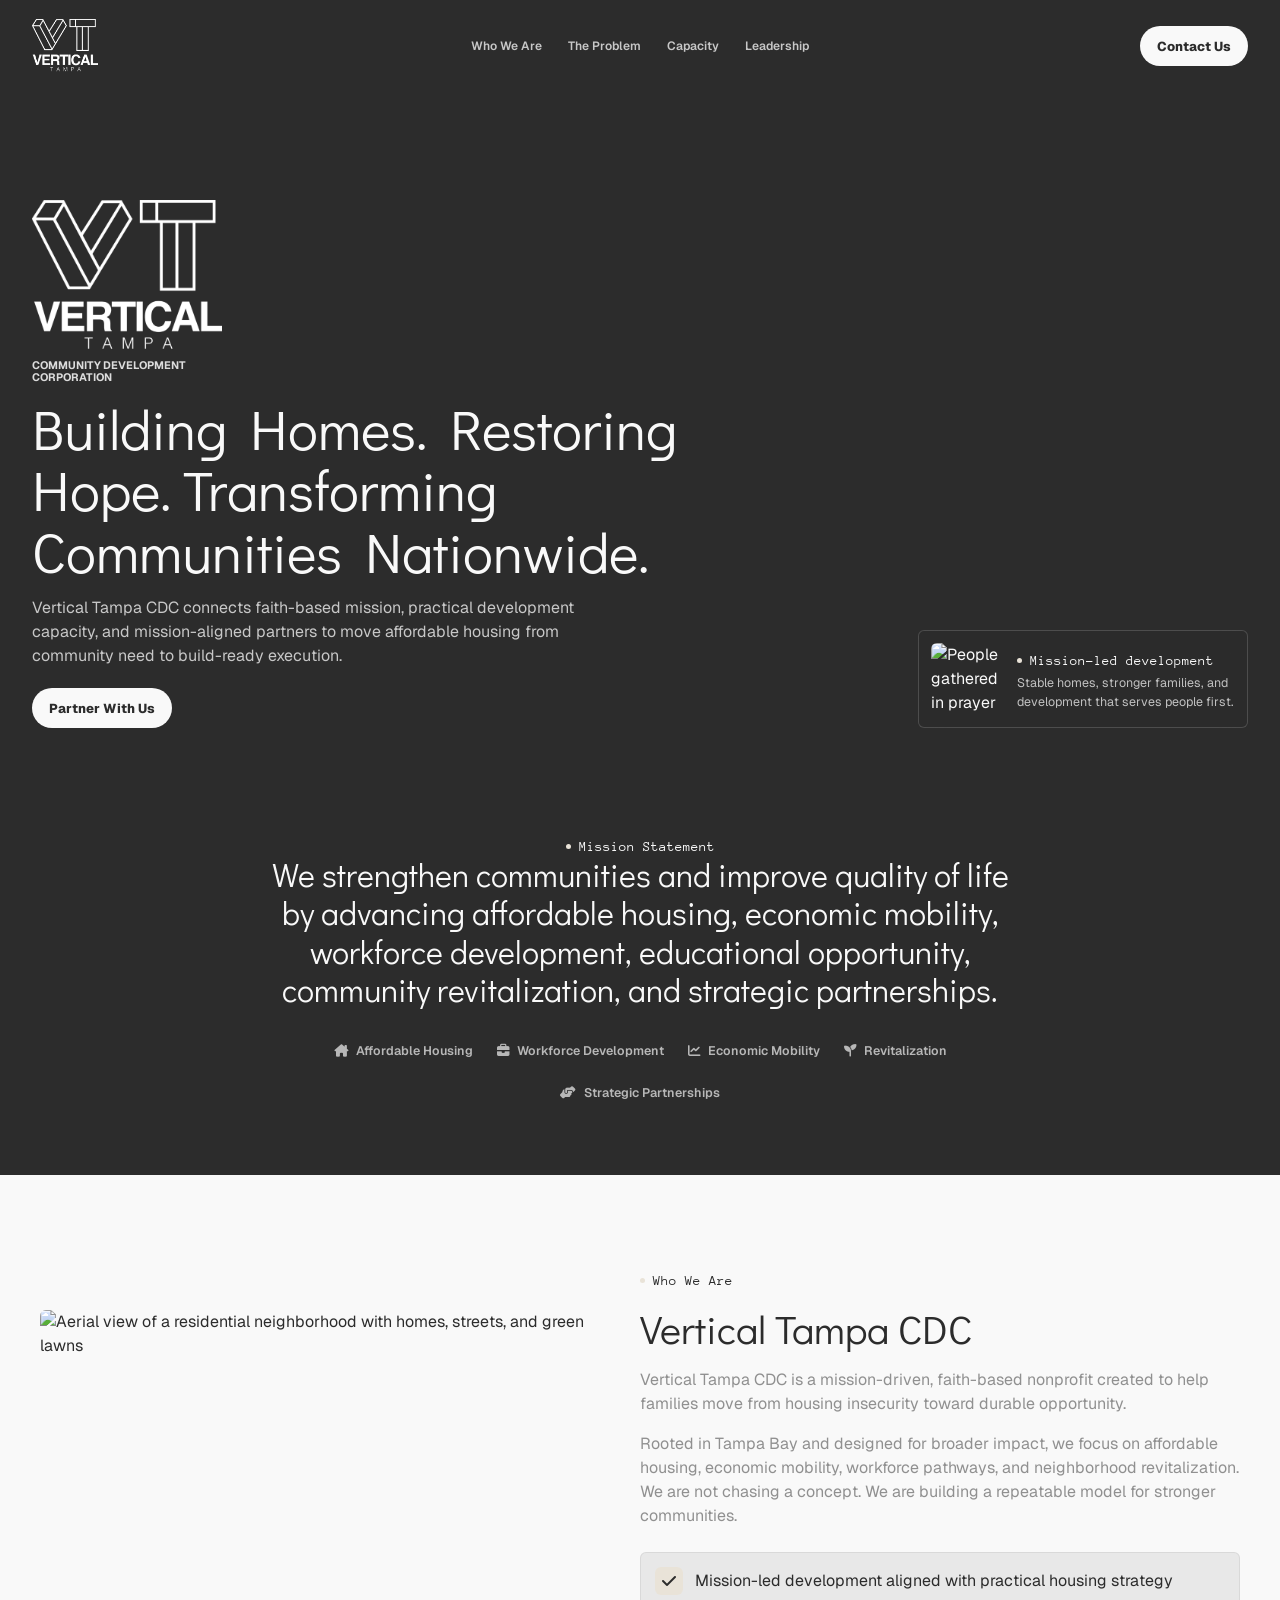
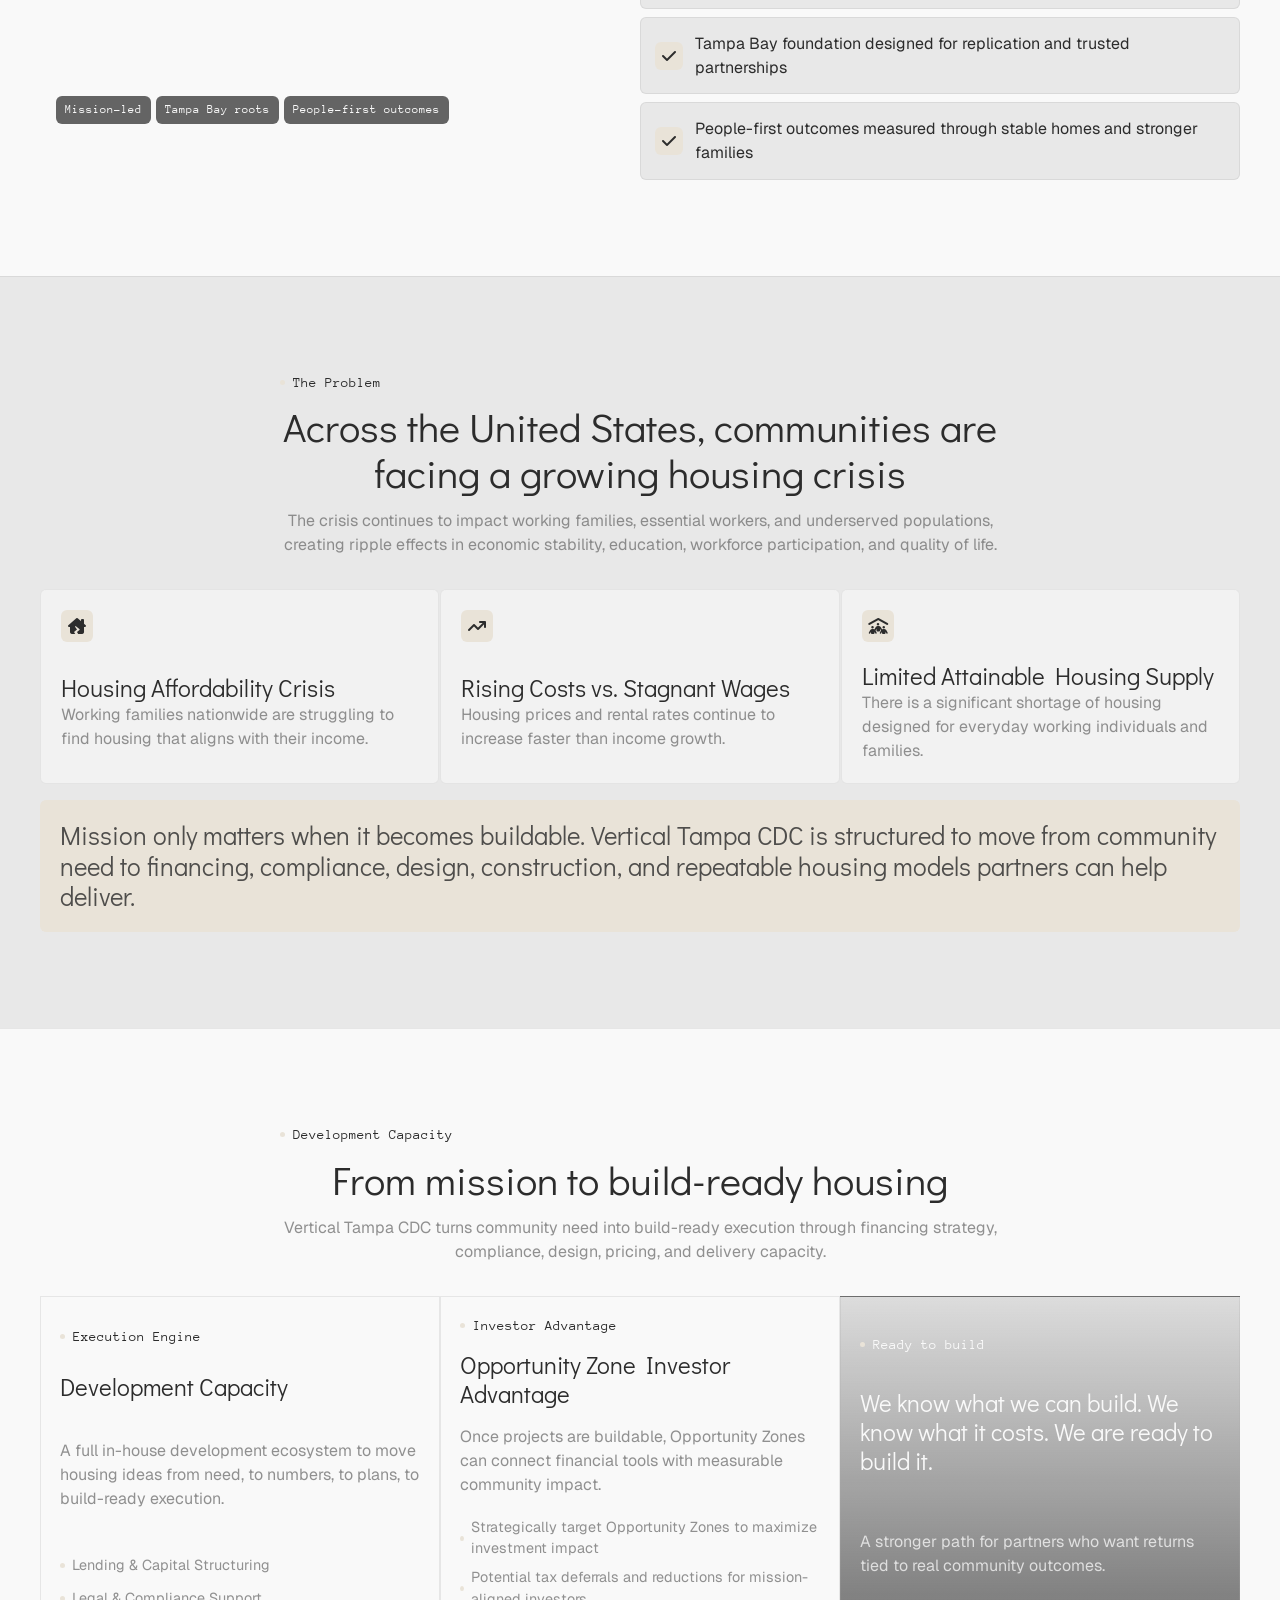
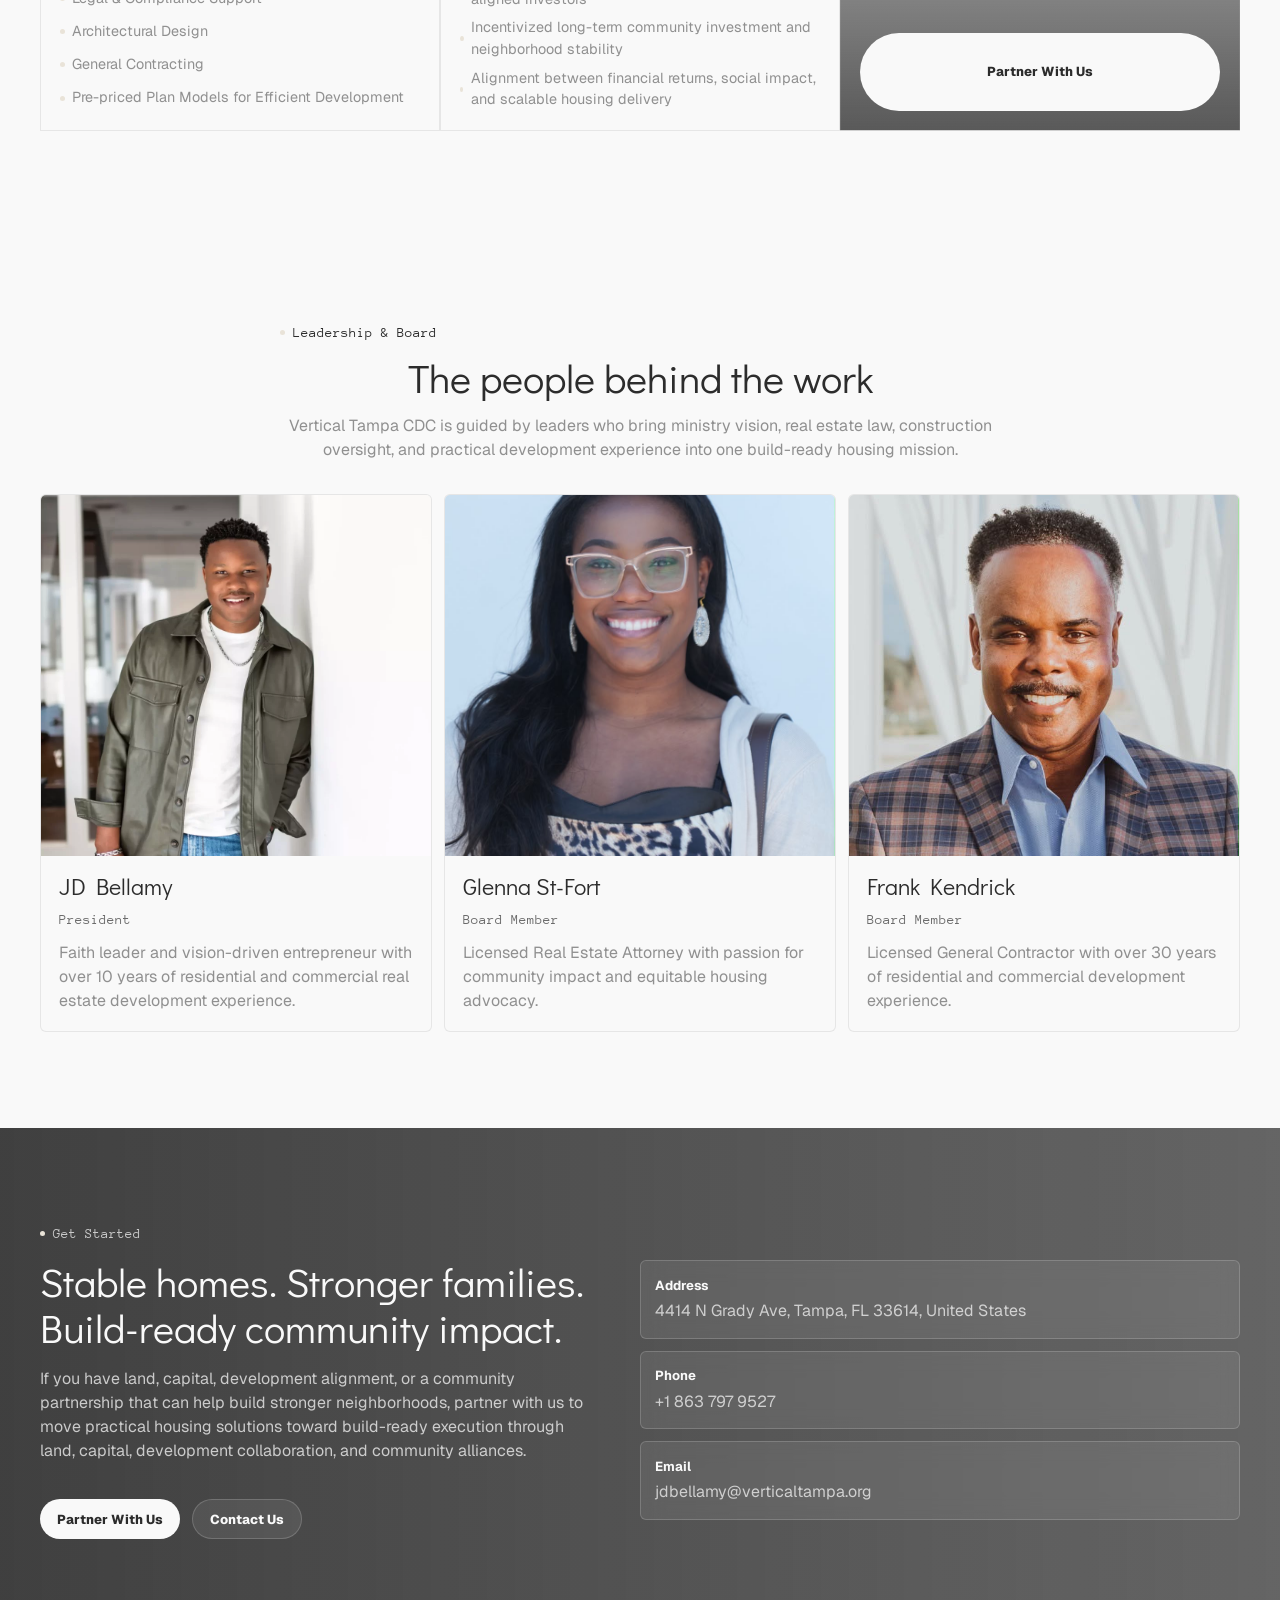
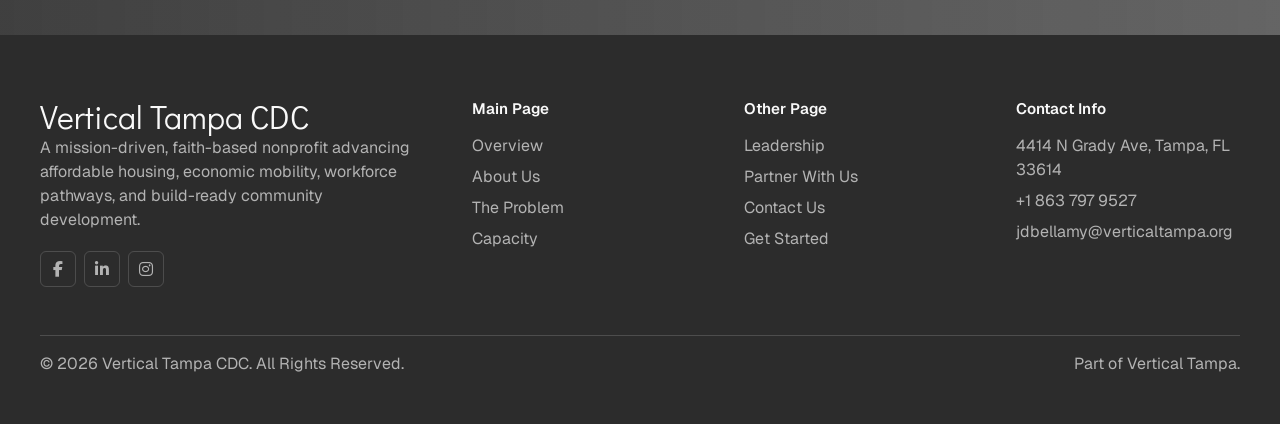
==== commit ffd21bea: "Update hehe who we are image" ====
--- a/hehe.html
+++ b/hehe.html
@@ -1426,8 +1426,8 @@
             <div class="section-inner split">
               <div class="media-card">
                 <img
-                  src="https://images.unsplash.com/photo-1781332383787-5fd0434e6ff2?auto=format&fit=crop&w=1000&q=85"
-                  alt="Historic homes with people gathered in a neighborhood park"
+                  src="https://images.unsplash.com/photo-1678331900261-75d9fb7039ae?auto=format&fit=crop&w=1200&q=85"
+                  alt="Aerial view of a residential neighborhood with homes, streets, and green lawns"
                 />
                 <div class="media-tags">
                   <span class="tag">Mission-led</span>
